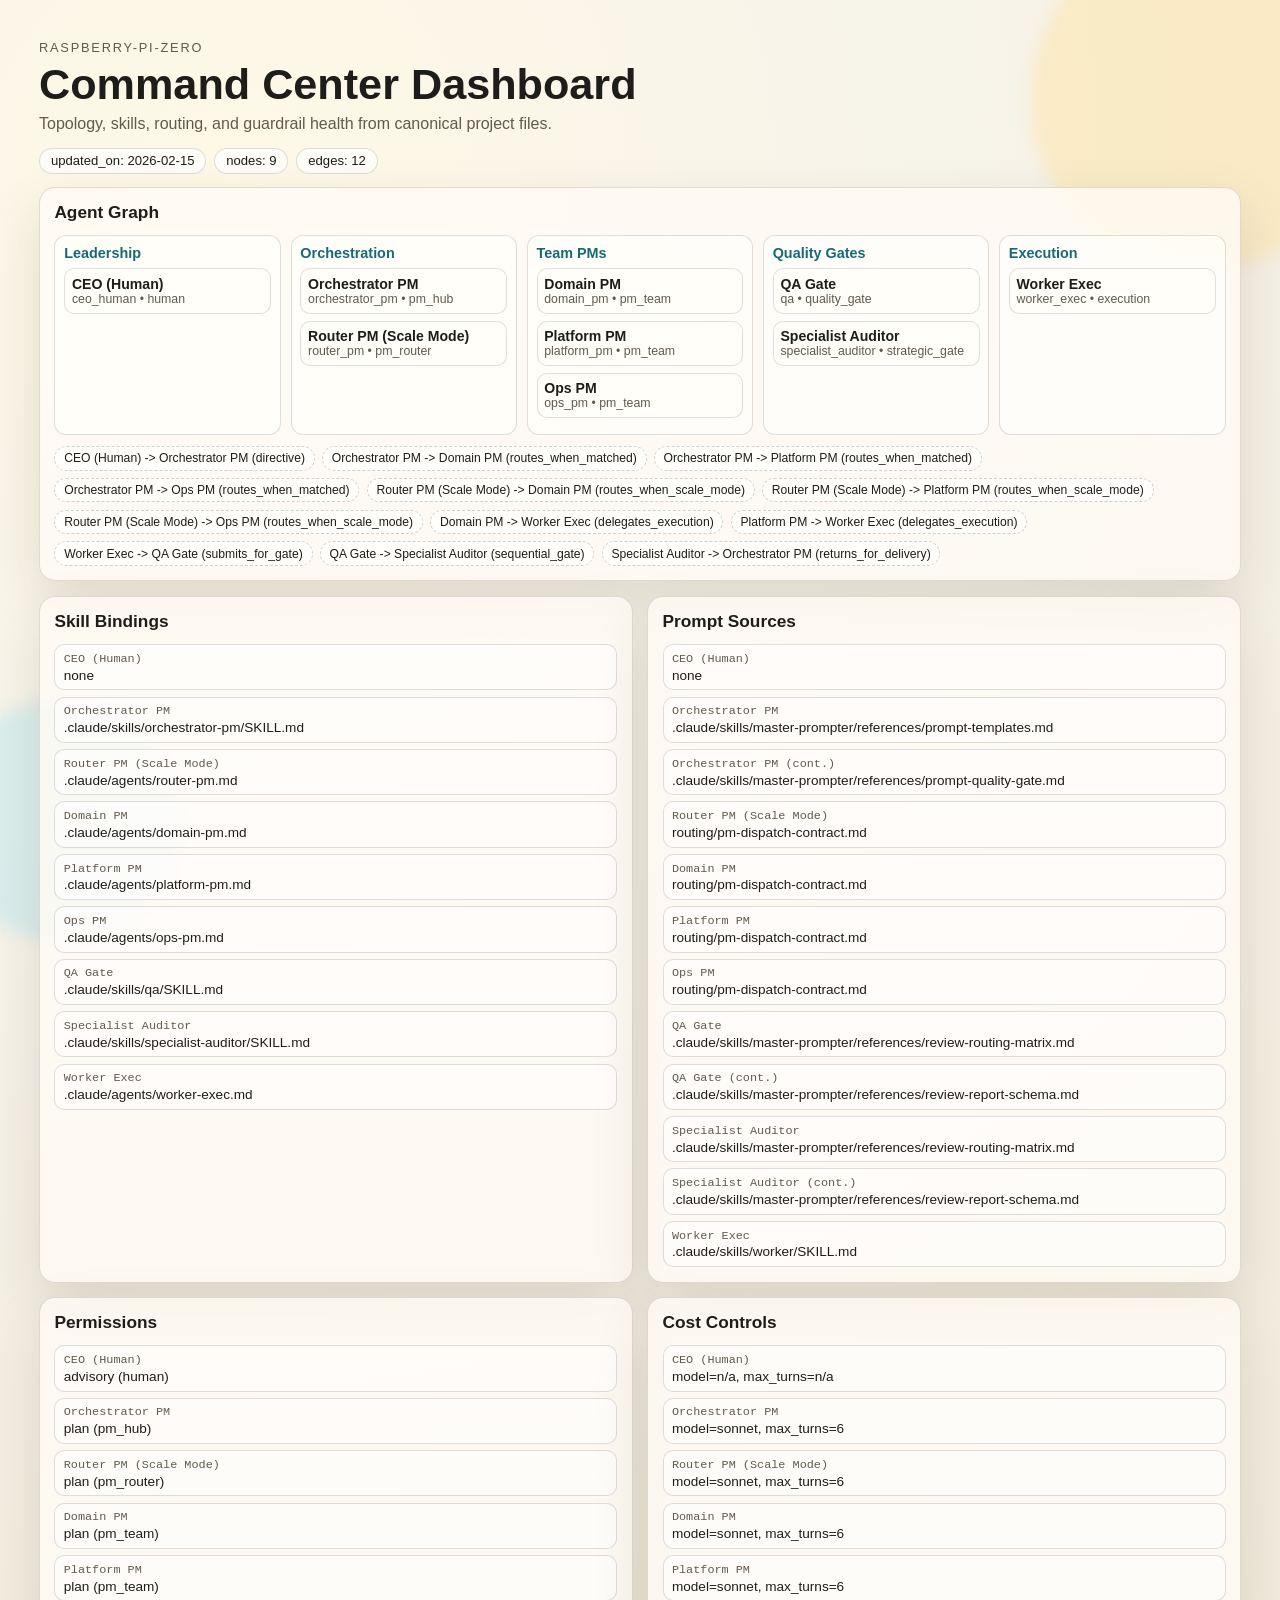
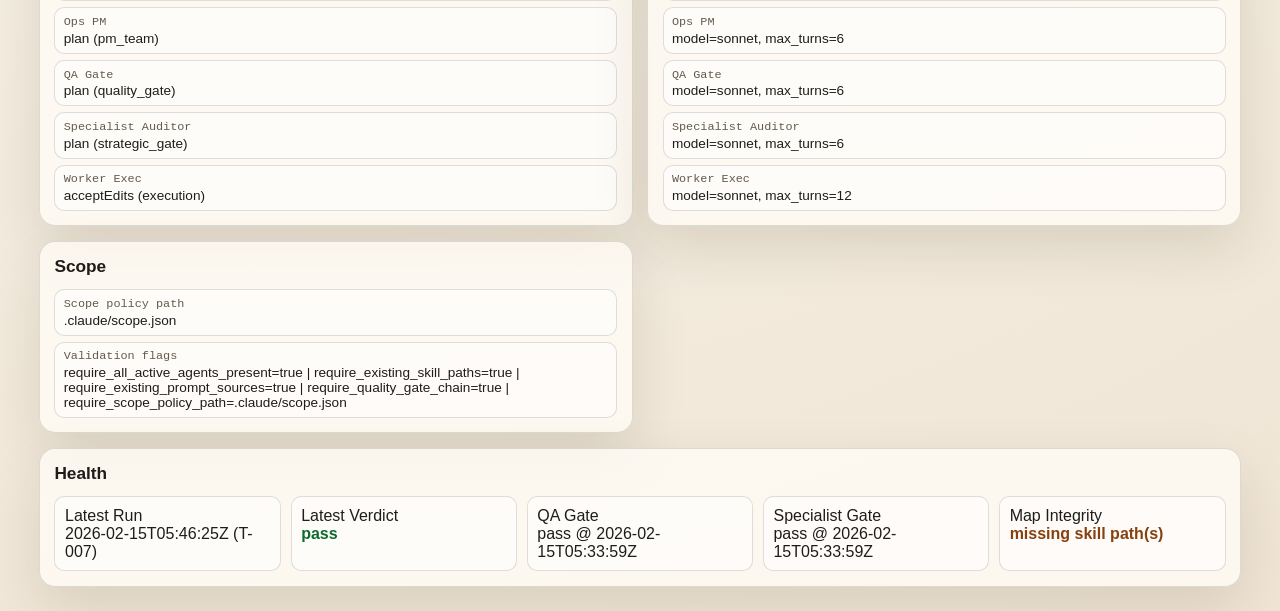
==== deliverables/dashboard/index.html @ 9a2db6cb "Add dashboard deliverables and update ops tracker" ====
<!doctype html>
<html lang="en">
  <head>
    <meta charset="utf-8" />
    <meta name="viewport" content="width=device-width, initial-scale=1" />
    <title>Command Center Dashboard</title>
    <link rel="stylesheet" href="./styles.css" />
  </head>
  <body>
    <div class="bg-orb bg-orb-a"></div>
    <div class="bg-orb bg-orb-b"></div>
    <div class="wrap">
      <header class="hero">
        <p class="eyebrow">Raspberry-PI-Zero</p>
        <h1>Command Center Dashboard</h1>
        <p class="subtitle">
          Topology, skills, routing, and guardrail health from canonical project files.
        </p>
        <div class="meta-row">
          <span id="updatedOn" class="pill">updated_on: ...</span>
          <span id="nodeCount" class="pill">nodes: ...</span>
          <span id="edgeCount" class="pill">edges: ...</span>
        </div>
      </header>

      <main class="grid">
        <section class="card card-wide">
          <h2>Agent Graph</h2>
          <div id="graphLanes" class="lanes"></div>
          <div id="edgeFlow" class="edge-flow"></div>
        </section>

        <section class="card">
          <h2>Skill Bindings</h2>
          <div id="skillsPanel"></div>
        </section>

        <section class="card">
          <h2>Prompt Sources</h2>
          <div id="promptsPanel"></div>
        </section>

        <section class="card">
          <h2>Permissions</h2>
          <div id="permissionsPanel"></div>
        </section>

        <section class="card">
          <h2>Cost Controls</h2>
          <div id="costPanel"></div>
        </section>

        <section class="card">
          <h2>Scope</h2>
          <div id="scopePanel"></div>
        </section>

        <section class="card card-wide">
          <h2>Health</h2>
          <div id="healthPanel"></div>
        </section>
      </main>
    </div>

    <script type="module" src="./main.js"></script>
  </body>
</html>
---- deliverables/dashboard/styles.css ----
:root {
  --bg-0: #f7f4ea;
  --bg-1: #f0e5d5;
  --ink: #1f1d1a;
  --muted: #625a4c;
  --accent: #166a78;
  --accent-2: #c75b39;
  --line: rgba(31, 29, 26, 0.14);
  --card: rgba(255, 252, 246, 0.8);
  --shadow: 0 22px 55px rgba(38, 29, 9, 0.12);
}

* {
  box-sizing: border-box;
}

body {
  margin: 0;
  min-height: 100vh;
  font-family: "Avenir Next", "Nunito Sans", "Trebuchet MS", sans-serif;
  color: var(--ink);
  background: radial-gradient(circle at 18% 8%, #fff8e7 0%, var(--bg-0) 30%, var(--bg-1) 100%);
  overflow-x: hidden;
}

.bg-orb {
  position: fixed;
  border-radius: 50%;
  filter: blur(8px);
  opacity: 0.45;
  z-index: -1;
}

.bg-orb-a {
  width: 340px;
  height: 340px;
  background: #ffe3a0;
  top: -70px;
  right: -90px;
}

.bg-orb-b {
  width: 240px;
  height: 240px;
  background: #b8e7ef;
  bottom: -40px;
  left: -60px;
}

.wrap {
  max-width: 1250px;
  margin: 0 auto;
  padding: 1.5rem;
}

.hero {
  padding: 1rem 0 0.8rem;
  animation: revealUp 420ms ease-out both;
}

.eyebrow {
  margin: 0;
  font-size: 0.8rem;
  text-transform: uppercase;
  letter-spacing: 0.14em;
  color: var(--muted);
}

h1 {
  margin: 0.35rem 0 0;
  font-size: clamp(1.6rem, 3.8vw, 2.7rem);
  line-height: 1.1;
}

.subtitle {
  margin: 0.45rem 0 0;
  color: var(--muted);
  max-width: 68ch;
}

.meta-row {
  display: flex;
  gap: 0.5rem;
  flex-wrap: wrap;
  margin-top: 0.9rem;
}

.pill {
  border: 1px solid var(--line);
  background: rgba(255, 255, 255, 0.66);
  border-radius: 999px;
  padding: 0.3rem 0.68rem;
  font-size: 0.82rem;
}

.grid {
  display: grid;
  grid-template-columns: repeat(2, minmax(0, 1fr));
  gap: 0.9rem;
}

.card {
  background: var(--card);
  border: 1px solid var(--line);
  border-radius: 16px;
  padding: 0.9rem;
  box-shadow: var(--shadow);
  animation: revealUp 420ms ease-out both;
}

.card:nth-child(2) {
  animation-delay: 30ms;
}

.card:nth-child(3) {
  animation-delay: 70ms;
}

.card:nth-child(4) {
  animation-delay: 120ms;
}

.card:nth-child(5) {
  animation-delay: 160ms;
}

.card:nth-child(6) {
  animation-delay: 200ms;
}

.card:nth-child(7) {
  animation-delay: 240ms;
}

.card-wide {
  grid-column: 1 / -1;
}

h2 {
  margin: 0 0 0.75rem;
  font-size: 1.08rem;
}

.lanes {
  display: grid;
  grid-template-columns: repeat(auto-fit, minmax(170px, 1fr));
  gap: 0.6rem;
}

.lane {
  border: 1px solid var(--line);
  border-radius: 12px;
  padding: 0.55rem;
  background: rgba(255, 255, 255, 0.55);
}

.lane h3 {
  margin: 0 0 0.45rem;
  font-size: 0.9rem;
  color: var(--accent);
}

.node {
  border: 1px solid rgba(0, 0, 0, 0.12);
  border-radius: 10px;
  padding: 0.42rem;
  margin-bottom: 0.42rem;
  background: #fffef9;
}

.node .label {
  font-weight: 700;
  font-size: 0.88rem;
}

.node .meta {
  color: var(--muted);
  font-size: 0.77rem;
}

.edge-flow {
  margin-top: 0.7rem;
  display: flex;
  flex-wrap: wrap;
  gap: 0.45rem;
}

.edge-chip {
  border: 1px dashed rgba(0, 0, 0, 0.18);
  border-radius: 999px;
  padding: 0.27rem 0.55rem;
  font-size: 0.76rem;
  background: rgba(255, 255, 255, 0.65);
}

.kv-list {
  display: grid;
  gap: 0.38rem;
}

.kv-row {
  border: 1px solid var(--line);
  border-radius: 10px;
  padding: 0.42rem 0.52rem;
  background: rgba(255, 255, 255, 0.56);
}

.kv-row .k {
  display: block;
  font-family: "IBM Plex Mono", "Menlo", "Consolas", monospace;
  font-size: 0.74rem;
  color: var(--muted);
}

.kv-row .v {
  display: block;
  margin-top: 0.12rem;
  font-size: 0.85rem;
  overflow-wrap: anywhere;
}

.health-grid {
  display: grid;
  grid-template-columns: repeat(auto-fit, minmax(180px, 1fr));
  gap: 0.6rem;
}

.health-box {
  border: 1px solid var(--line);
  border-radius: 10px;
  padding: 0.6rem;
  background: rgba(255, 255, 255, 0.6);
}

.ok {
  color: #0d6a2f;
  font-weight: 700;
}

.warn {
  color: #87410f;
  font-weight: 700;
}

@keyframes revealUp {
  from {
    opacity: 0;
    transform: translateY(8px);
  }
  to {
    opacity: 1;
    transform: translateY(0);
  }
}

@media (max-width: 860px) {
  .grid {
    grid-template-columns: 1fr;
  }
  .card-wide {
    grid-column: auto;
  }
}
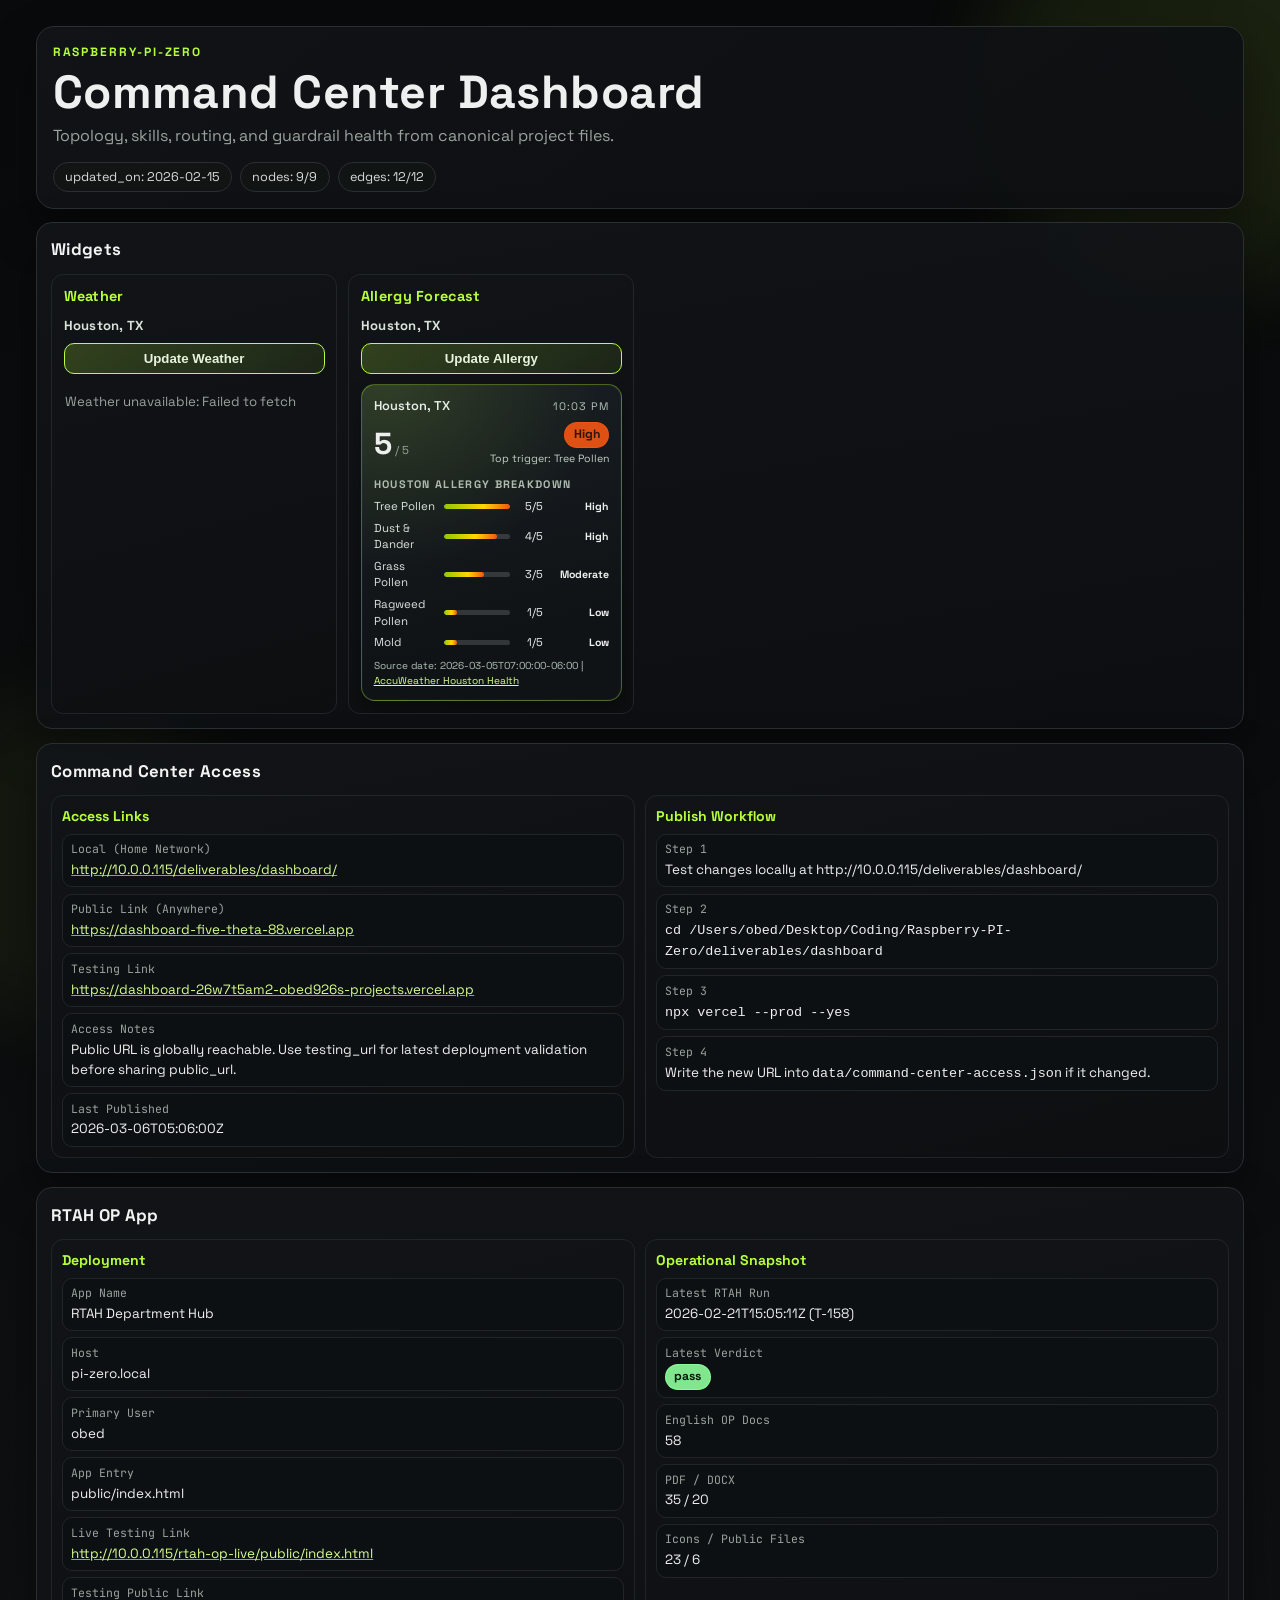
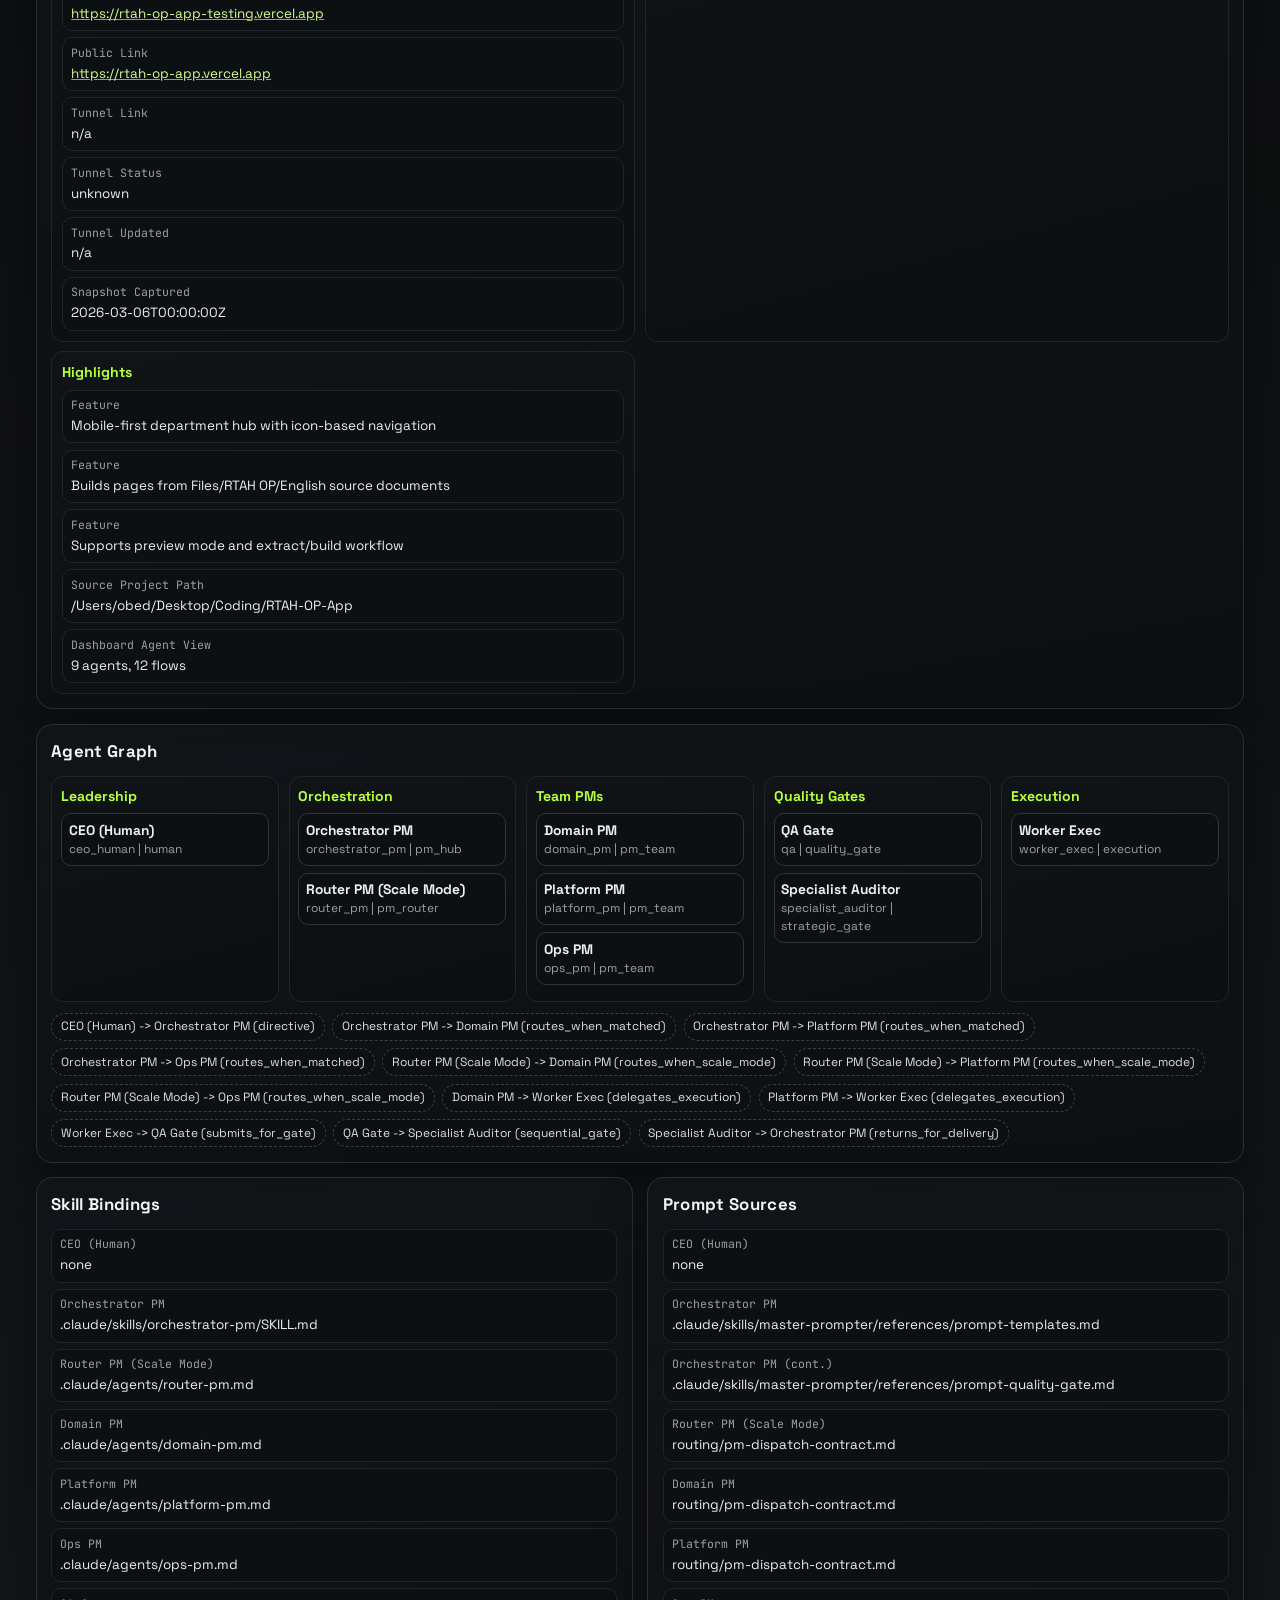
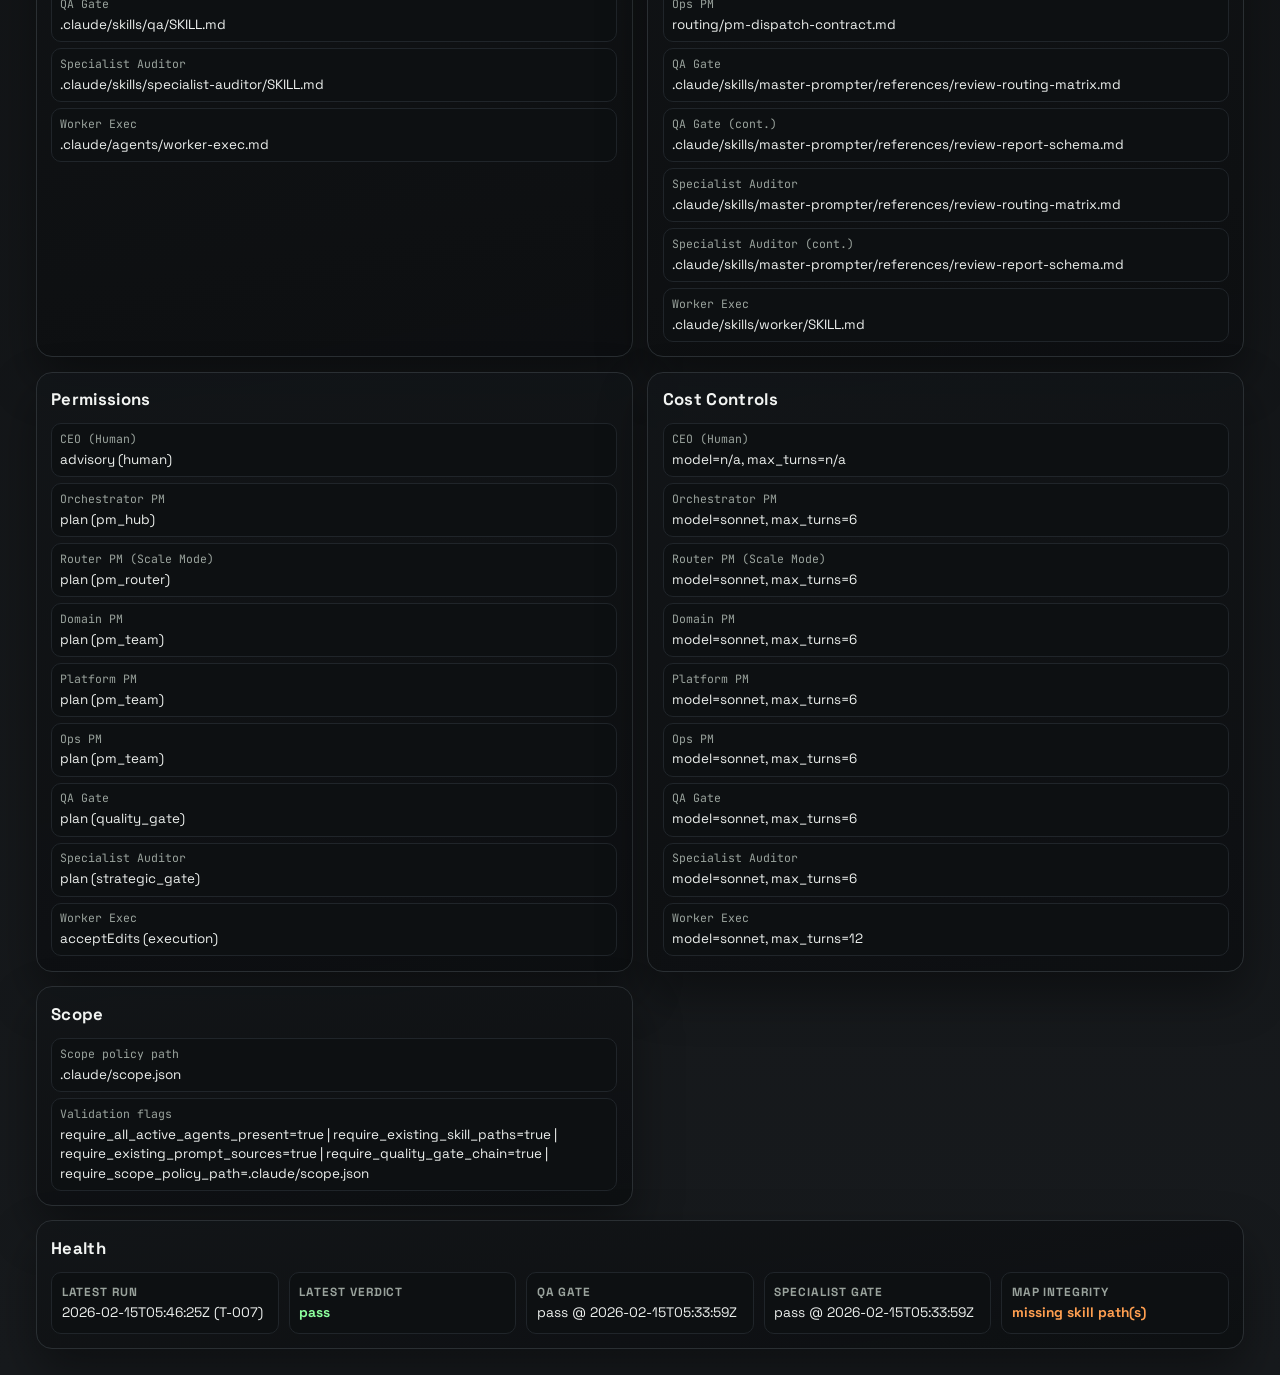
==== commit 2520db28: "Add allergy sync widget and public command center access" ====
--- a/deliverables/dashboard/index.html
+++ b/deliverables/dashboard/index.html
@@ -4,7 +4,13 @@
     <meta charset="utf-8" />
     <meta name="viewport" content="width=device-width, initial-scale=1" />
     <title>Command Center Dashboard</title>
-    <link rel="stylesheet" href="./styles.css" />
+    <link rel="preconnect" href="https://fonts.googleapis.com" />
+    <link rel="preconnect" href="https://fonts.gstatic.com" crossorigin />
+    <link
+      href="https://fonts.googleapis.com/css2?family=JetBrains+Mono:wght@500;700&family=Space+Grotesk:wght@400;500;600;700&display=swap"
+      rel="stylesheet"
+    />
+    <link rel="stylesheet" href="./styles.css?v=20260306k" />
   </head>
   <body>
     <div class="bg-orb bg-orb-a"></div>
@@ -24,6 +30,73 @@
       </header>
 
       <main class="grid">
+        <section class="card card-wide">
+          <h2>Widgets</h2>
+          <div class="widget-grid">
+            <div class="widget-box widget-hidden">
+              <h3>Filters</h3>
+              <label class="field-label" for="laneFilter">Lane</label>
+              <select id="laneFilter" class="field-input">
+                <option value="all">All lanes</option>
+              </select>
+              <label class="field-label" for="nodeTypeFilter">Node Type</label>
+              <select id="nodeTypeFilter" class="field-input">
+                <option value="all">All types</option>
+              </select>
+              <label class="field-label" for="nodeSearch">Search</label>
+              <input id="nodeSearch" class="field-input" type="search" placeholder="label, node_id, skill path" />
+            </div>
+
+            <div class="widget-box widget-hidden">
+              <h3>Refresh</h3>
+              <button id="refreshNowBtn" class="action-btn" type="button">Refresh Now</button>
+              <label class="check-row">
+                <input id="autoRefreshToggle" type="checkbox" />
+                <span>Auto refresh</span>
+              </label>
+              <label class="field-label" for="refreshInterval">Interval</label>
+              <select id="refreshInterval" class="field-input">
+                <option value="15000">15 seconds</option>
+                <option value="30000" selected>30 seconds</option>
+                <option value="60000">60 seconds</option>
+              </select>
+            </div>
+
+            <div class="widget-box widget-hidden">
+              <h3>Snapshot</h3>
+              <div id="widgetMetrics" class="metric-list"></div>
+            </div>
+
+            <div class="widget-box weather-widget-box">
+              <h3>Weather</h3>
+              <div class="weather-primary-label">Houston, TX</div>
+              <button id="weatherRefreshBtn" class="action-btn weather-refresh-btn" type="button">Update Weather</button>
+              <div id="weatherWidget" class="weather-widget">
+                <div class="weather-loading">Loading weather...</div>
+              </div>
+            </div>
+
+            <div class="widget-box weather-widget-box">
+              <h3>Allergy Forecast</h3>
+              <div class="weather-primary-label">Houston, TX</div>
+              <button id="allergyRefreshBtn" class="action-btn weather-refresh-btn" type="button">Update Allergy</button>
+              <div id="allergyWidget" class="weather-widget">
+                <div class="weather-loading">Loading allergy forecast...</div>
+              </div>
+            </div>
+          </div>
+        </section>
+
+        <section class="card card-wide">
+          <h2>Command Center Access</h2>
+          <div id="commandCenterAccessPanel"></div>
+        </section>
+
+        <section class="card card-wide">
+          <h2>RTAH OP App</h2>
+          <div id="rtahPanel"></div>
+        </section>
+
         <section class="card card-wide">
           <h2>Agent Graph</h2>
           <div id="graphLanes" class="lanes"></div>
@@ -62,6 +135,6 @@
       </main>
     </div>
 
-    <script type="module" src="./main.js"></script>
+    <script type="module" src="./main.js?v=20260306k"></script>
   </body>
 </html>
--- a/deliverables/dashboard/styles.css
+++ b/deliverables/dashboard/styles.css
@@ -1,13 +1,19 @@
 :root {
-  --bg-0: #f7f4ea;
-  --bg-1: #f0e5d5;
-  --ink: #1f1d1a;
-  --muted: #625a4c;
-  --accent: #166a78;
-  --accent-2: #c75b39;
-  --line: rgba(31, 29, 26, 0.14);
-  --card: rgba(255, 252, 246, 0.8);
-  --shadow: 0 22px 55px rgba(38, 29, 9, 0.12);
+  --bg-0: #090a0b;
+  --bg-1: #101214;
+  --bg-2: #171a1d;
+  --card: #121518;
+  --card-2: #0f1113;
+  --line: #2a2f33;
+  --line-soft: #20252a;
+  --text: #edf0ee;
+  --muted: #9aa39d;
+  --chartreuse: #b6ff3b;
+  --chartreuse-soft: rgba(182, 255, 59, 0.18);
+  --chartreuse-glow: rgba(182, 255, 59, 0.32);
+  --danger: #ff9f50;
+  --ok: #8dff9d;
+  --shadow: 0 22px 48px rgba(0, 0, 0, 0.38);
 }
 
 * {
@@ -17,80 +23,94 @@
 body {
   margin: 0;
   min-height: 100vh;
-  font-family: "Avenir Next", "Nunito Sans", "Trebuchet MS", sans-serif;
-  color: var(--ink);
-  background: radial-gradient(circle at 18% 8%, #fff8e7 0%, var(--bg-0) 30%, var(--bg-1) 100%);
+  font-family: "Space Grotesk", "Sora", "Segoe UI", sans-serif;
+  line-height: 1.45;
+  color: var(--text);
+  background:
+    radial-gradient(900px 520px at -10% -20%, rgba(182, 255, 59, 0.09), transparent 60%),
+    radial-gradient(760px 480px at 120% 0%, rgba(182, 255, 59, 0.06), transparent 62%),
+    linear-gradient(180deg, var(--bg-0) 0%, var(--bg-1) 52%, var(--bg-2) 100%);
   overflow-x: hidden;
 }
 
 .bg-orb {
   position: fixed;
   border-radius: 50%;
-  filter: blur(8px);
-  opacity: 0.45;
+  filter: blur(40px);
+  opacity: 0.28;
   z-index: -1;
+  pointer-events: none;
 }
 
 .bg-orb-a {
+  width: 420px;
+  height: 420px;
+  background: rgba(182, 255, 59, 0.28);
+  top: -120px;
+  right: -120px;
+}
+
+.bg-orb-b {
   width: 340px;
   height: 340px;
-  background: #ffe3a0;
-  top: -70px;
-  right: -90px;
-}
-
-.bg-orb-b {
-  width: 240px;
-  height: 240px;
-  background: #b8e7ef;
-  bottom: -40px;
-  left: -60px;
+  background: rgba(182, 255, 59, 0.18);
+  bottom: -130px;
+  left: -100px;
 }
 
 .wrap {
-  max-width: 1250px;
+  max-width: 1260px;
   margin: 0 auto;
-  padding: 1.5rem;
+  padding: clamp(0.9rem, 2.2vw, 1.6rem);
 }
 
 .hero {
-  padding: 1rem 0 0.8rem;
+  position: relative;
+  padding: 1.1rem 1rem 1rem;
+  margin-bottom: 0.8rem;
+  border-radius: 18px;
+  border: 1px solid var(--line);
+  background: linear-gradient(145deg, rgba(18, 21, 24, 0.92), rgba(13, 15, 17, 0.94));
+  box-shadow: var(--shadow);
   animation: revealUp 420ms ease-out both;
 }
 
 .eyebrow {
   margin: 0;
-  font-size: 0.8rem;
+  font-size: 0.75rem;
   text-transform: uppercase;
-  letter-spacing: 0.14em;
+  letter-spacing: 0.16em;
+  color: var(--chartreuse);
+  font-weight: 700;
+}
+
+h1 {
+  margin: 0.32rem 0 0;
+  font-size: clamp(1.7rem, 3.9vw, 2.9rem);
+  line-height: 1.08;
+  letter-spacing: 0.01em;
+}
+
+.subtitle {
+  margin: 0.46rem 0 0;
   color: var(--muted);
-}
-
-h1 {
-  margin: 0.35rem 0 0;
-  font-size: clamp(1.6rem, 3.8vw, 2.7rem);
-  line-height: 1.1;
-}
-
-.subtitle {
-  margin: 0.45rem 0 0;
-  color: var(--muted);
-  max-width: 68ch;
+  max-width: 72ch;
 }
 
 .meta-row {
   display: flex;
-  gap: 0.5rem;
+  gap: 0.52rem;
   flex-wrap: wrap;
   margin-top: 0.9rem;
 }
 
 .pill {
   border: 1px solid var(--line);
-  background: rgba(255, 255, 255, 0.66);
+  background: rgba(18, 22, 19, 0.7);
   border-radius: 999px;
-  padding: 0.3rem 0.68rem;
-  font-size: 0.82rem;
+  padding: 0.31rem 0.7rem;
+  font-size: 0.79rem;
+  color: #d8ddd9;
 }
 
 .grid {
@@ -100,12 +120,13 @@
 }
 
 .card {
-  background: var(--card);
+  background: linear-gradient(170deg, rgba(18, 21, 24, 0.95), rgba(13, 15, 17, 0.92));
   border: 1px solid var(--line);
   border-radius: 16px;
   padding: 0.9rem;
   box-shadow: var(--shadow);
   animation: revealUp 420ms ease-out both;
+  min-width: 0;
 }
 
 .card:nth-child(2) {
@@ -138,7 +159,421 @@
 
 h2 {
   margin: 0 0 0.75rem;
-  font-size: 1.08rem;
+  font-size: 1.05rem;
+  letter-spacing: 0.02em;
+  color: #f2f4f2;
+}
+
+.widget-grid {
+  display: grid;
+  grid-template-columns: repeat(4, minmax(0, 1fr));
+  gap: 0.7rem;
+}
+
+.widget-box {
+  border: 1px solid var(--line-soft);
+  border-radius: 12px;
+  background: linear-gradient(165deg, rgba(17, 20, 23, 0.95), rgba(12, 14, 16, 0.95));
+  padding: 0.72rem;
+}
+
+.widget-hidden {
+  display: none;
+}
+
+.widget-box h3 {
+  margin: 0 0 0.55rem;
+  font-size: 0.9rem;
+  color: var(--chartreuse);
+  letter-spacing: 0.02em;
+}
+
+.field-label {
+  display: block;
+  margin: 0.45rem 0 0.2rem;
+  font-size: 0.72rem;
+  color: var(--muted);
+  text-transform: uppercase;
+  letter-spacing: 0.1em;
+  font-weight: 700;
+}
+
+.field-input {
+  width: 100%;
+  border: 1px solid #30363c;
+  border-radius: 10px;
+  padding: 0.44rem 0.52rem;
+  font-size: 0.85rem;
+  background: #0d1012;
+  color: #edf1ee;
+  font-family: "Space Grotesk", "Sora", sans-serif;
+}
+
+.field-input:focus,
+.action-btn:focus {
+  outline: 2px solid var(--chartreuse-soft);
+  outline-offset: 1px;
+  border-color: var(--chartreuse);
+}
+
+.check-row {
+  display: flex;
+  align-items: center;
+  gap: 0.45rem;
+  margin: 0.6rem 0 0.1rem;
+  font-size: 0.84rem;
+  color: #d9ded9;
+}
+
+.action-btn {
+  border: 1px solid var(--chartreuse);
+  border-radius: 10px;
+  background: linear-gradient(140deg, rgba(182, 255, 59, 0.2), rgba(182, 255, 59, 0.08));
+  color: #e9f2de;
+  font-weight: 700;
+  font-size: 0.83rem;
+  padding: 0.45rem 0.68rem;
+  cursor: pointer;
+  transition: transform 140ms ease, box-shadow 140ms ease;
+}
+
+.action-btn:hover {
+  transform: translateY(-1px);
+  box-shadow: 0 0 0 1px var(--chartreuse-glow), 0 6px 16px rgba(0, 0, 0, 0.32);
+}
+
+.metric-list {
+  display: grid;
+  gap: 0.34rem;
+}
+
+.metric-row {
+  display: flex;
+  justify-content: space-between;
+  gap: 0.6rem;
+  font-size: 0.83rem;
+}
+
+.metric-row .k {
+  color: var(--muted);
+}
+
+.metric-row .v {
+  font-weight: 700;
+  text-align: right;
+  color: #f1f5f1;
+}
+
+.weather-widget-box {
+  position: relative;
+  overflow: hidden;
+}
+
+.weather-refresh-btn {
+  margin-top: 0.5rem;
+  width: 100%;
+}
+
+.weather-primary-label {
+  font-size: 0.82rem;
+  color: #d8e2d8;
+  font-weight: 700;
+  letter-spacing: 0.02em;
+}
+
+.weather-widget {
+  margin-top: 0.6rem;
+}
+
+.weather-loading {
+  font-size: 0.83rem;
+  color: var(--muted);
+  padding: 0.55rem 0.1rem;
+}
+
+.weather-shell {
+  border-radius: 14px;
+  padding: 0.74rem;
+  border: 1px solid rgba(182, 255, 59, 0.35);
+  background:
+    radial-gradient(140% 100% at 10% 0%, rgba(182, 255, 59, 0.18), transparent 58%),
+    linear-gradient(165deg, #1a1f24 0%, #0f1316 75%);
+  box-shadow: inset 0 0 0 1px rgba(255, 255, 255, 0.02), 0 10px 18px rgba(0, 0, 0, 0.32);
+}
+
+.weather-top {
+  display: flex;
+  justify-content: space-between;
+  gap: 0.5rem;
+  align-items: baseline;
+}
+
+.weather-place {
+  font-size: 0.8rem;
+  color: #e6ece7;
+  font-weight: 600;
+}
+
+.weather-updated {
+  font-size: 0.68rem;
+  color: #b6c3b8;
+  text-transform: uppercase;
+  letter-spacing: 0.09em;
+}
+
+.weather-main {
+  margin-top: 0.45rem;
+  display: flex;
+  align-items: center;
+  justify-content: space-between;
+}
+
+.weather-icon {
+  font-size: 1.45rem;
+  line-height: 1;
+  color: #e8ffba;
+  filter: drop-shadow(0 0 8px rgba(182, 255, 59, 0.2));
+}
+
+.weather-temp {
+  font-size: 2rem;
+  line-height: 1;
+  font-weight: 700;
+  color: #f2f7f2;
+}
+
+.weather-summary {
+  margin-top: 0.28rem;
+  font-size: 0.84rem;
+  color: #d7e0d7;
+  font-weight: 600;
+}
+
+.weather-meta {
+  margin-top: 0.45rem;
+  display: grid;
+  grid-template-columns: repeat(2, minmax(0, 1fr));
+  gap: 0.28rem;
+}
+
+.weather-meta span {
+  font-size: 0.72rem;
+  color: #b4c0b6;
+}
+
+.weather-section-title {
+  margin-top: 0.64rem;
+  margin-bottom: 0.34rem;
+  font-size: 0.68rem;
+  color: #afbcaf;
+  text-transform: uppercase;
+  letter-spacing: 0.12em;
+  font-weight: 700;
+}
+
+.weather-hourly-strip {
+  display: flex;
+  gap: 0.4rem;
+  overflow-x: auto;
+  padding-bottom: 0.2rem;
+}
+
+.weather-hourly-strip::-webkit-scrollbar {
+  height: 5px;
+}
+
+.weather-hourly-strip::-webkit-scrollbar-thumb {
+  background: rgba(182, 255, 59, 0.35);
+  border-radius: 999px;
+}
+
+.weather-hour-card {
+  min-width: 58px;
+  border-radius: 12px;
+  border: 1px solid rgba(182, 255, 59, 0.22);
+  background: rgba(10, 13, 14, 0.65);
+  padding: 0.38rem 0.32rem;
+  text-align: center;
+}
+
+.weather-hour-label {
+  font-size: 0.66rem;
+  color: #b6c0b8;
+  text-transform: uppercase;
+  letter-spacing: 0.08em;
+}
+
+.weather-hour-icon {
+  margin-top: 0.18rem;
+  font-size: 0.95rem;
+}
+
+.weather-hour-temp {
+  margin-top: 0.12rem;
+  font-size: 0.78rem;
+  font-weight: 700;
+}
+
+.weather-hour-precip {
+  margin-top: 0.08rem;
+  font-size: 0.64rem;
+  color: #9ec0ff;
+}
+
+.weather-daily-list {
+  margin-top: 0.22rem;
+  display: grid;
+  gap: 0.22rem;
+}
+
+.weather-day-row {
+  display: grid;
+  grid-template-columns: 42px 22px 30px 1fr 34px 36px;
+  align-items: center;
+  gap: 0.36rem;
+  font-size: 0.72rem;
+}
+
+.weather-day-name {
+  color: #dce3dc;
+  font-weight: 600;
+}
+
+.weather-day-icon {
+  text-align: center;
+}
+
+.weather-day-low {
+  text-align: right;
+  color: #9ea9a0;
+}
+
+.weather-day-range {
+  position: relative;
+  height: 4px;
+  border-radius: 999px;
+  background: rgba(255, 255, 255, 0.15);
+  overflow: hidden;
+}
+
+.weather-day-range-fill {
+  position: absolute;
+  top: 0;
+  height: 100%;
+  border-radius: 999px;
+  background: linear-gradient(90deg, #8bc9ff 0%, #d8ff9e 100%);
+}
+
+.weather-day-high {
+  text-align: right;
+  color: #f1f4f1;
+  font-weight: 700;
+}
+
+.weather-day-precip {
+  text-align: right;
+  color: #9ec0ff;
+}
+
+.allergy-shell {
+  background:
+    radial-gradient(140% 100% at 10% 0%, rgba(182, 255, 59, 0.14), transparent 58%),
+    linear-gradient(165deg, #1a1f24 0%, #0f1316 75%);
+}
+
+.allergy-main {
+  margin-top: 0.44rem;
+  display: flex;
+  align-items: center;
+  justify-content: space-between;
+  gap: 0.6rem;
+}
+
+.allergy-score-wrap {
+  display: flex;
+  align-items: baseline;
+  gap: 0.18rem;
+}
+
+.allergy-score {
+  font-size: 1.9rem;
+  line-height: 1;
+  font-weight: 700;
+}
+
+.allergy-score-max {
+  font-size: 0.72rem;
+  color: var(--muted);
+}
+
+.allergy-status {
+  display: grid;
+  justify-items: end;
+  gap: 0.2rem;
+}
+
+.allergy-driver {
+  font-size: 0.66rem;
+  color: #c6d2c7;
+}
+
+.allergy-list {
+  display: grid;
+  gap: 0.3rem;
+  margin-top: 0.24rem;
+}
+
+.allergy-row {
+  display: grid;
+  grid-template-columns: 1fr 1fr auto auto;
+  align-items: center;
+  gap: 0.36rem;
+}
+
+.allergy-name {
+  font-size: 0.72rem;
+  color: #dde4de;
+}
+
+.allergy-bar-track {
+  position: relative;
+  height: 5px;
+  border-radius: 999px;
+  background: rgba(255, 255, 255, 0.15);
+  overflow: hidden;
+}
+
+.allergy-bar-fill {
+  position: absolute;
+  top: 0;
+  left: 0;
+  height: 100%;
+  border-radius: 999px;
+  background: linear-gradient(90deg, #93c701 0%, #ffd701 60%, #f05514 100%);
+}
+
+.allergy-value {
+  font-size: 0.7rem;
+  color: #f0f4f0;
+  min-width: 28px;
+  text-align: right;
+}
+
+.allergy-cat {
+  font-size: 0.66rem;
+  min-width: 60px;
+  text-align: right;
+  font-weight: 700;
+}
+
+.allergy-footnote {
+  margin-top: 0.52rem;
+  font-size: 0.63rem;
+  color: #b4c0b6;
+}
+
+.allergy-footnote a {
+  color: #d6ff8f;
 }
 
 .lanes {
@@ -148,49 +583,50 @@
 }
 
 .lane {
-  border: 1px solid var(--line);
+  border: 1px solid var(--line-soft);
   border-radius: 12px;
-  padding: 0.55rem;
-  background: rgba(255, 255, 255, 0.55);
+  padding: 0.56rem;
+  background: linear-gradient(165deg, rgba(17, 20, 23, 0.95), rgba(12, 14, 16, 0.95));
 }
 
 .lane h3 {
   margin: 0 0 0.45rem;
-  font-size: 0.9rem;
-  color: var(--accent);
+  font-size: 0.88rem;
+  color: var(--chartreuse);
 }
 
 .node {
-  border: 1px solid rgba(0, 0, 0, 0.12);
+  border: 1px solid #2f353b;
   border-radius: 10px;
   padding: 0.42rem;
   margin-bottom: 0.42rem;
-  background: #fffef9;
+  background: #0d1012;
 }
 
 .node .label {
   font-weight: 700;
-  font-size: 0.88rem;
+  font-size: 0.86rem;
 }
 
 .node .meta {
   color: var(--muted);
-  font-size: 0.77rem;
+  font-size: 0.75rem;
 }
 
 .edge-flow {
-  margin-top: 0.7rem;
+  margin-top: 0.72rem;
   display: flex;
   flex-wrap: wrap;
-  gap: 0.45rem;
+  gap: 0.46rem;
 }
 
 .edge-chip {
-  border: 1px dashed rgba(0, 0, 0, 0.18);
+  border: 1px dashed #394046;
   border-radius: 999px;
-  padding: 0.27rem 0.55rem;
-  font-size: 0.76rem;
-  background: rgba(255, 255, 255, 0.65);
+  padding: 0.27rem 0.56rem;
+  font-size: 0.75rem;
+  background: #0d1012;
+  color: #dce2dd;
 }
 
 .kv-list {
@@ -199,24 +635,91 @@
 }
 
 .kv-row {
-  border: 1px solid var(--line);
+  border: 1px solid var(--line-soft);
   border-radius: 10px;
   padding: 0.42rem 0.52rem;
-  background: rgba(255, 255, 255, 0.56);
+  background: #0d1012;
 }
 
 .kv-row .k {
   display: block;
-  font-family: "IBM Plex Mono", "Menlo", "Consolas", monospace;
-  font-size: 0.74rem;
+  font-family: "JetBrains Mono", "IBM Plex Mono", "Menlo", "Consolas", monospace;
+  font-size: 0.72rem;
   color: var(--muted);
 }
 
 .kv-row .v {
   display: block;
-  margin-top: 0.12rem;
-  font-size: 0.85rem;
+  margin-top: 0.14rem;
+  font-size: 0.84rem;
   overflow-wrap: anywhere;
+}
+
+.kv-row a {
+  color: #d6ff8f;
+  text-decoration-color: rgba(182, 255, 59, 0.7);
+}
+
+.kv-row a:hover {
+  color: #e7ffc2;
+}
+
+.rtah-grid {
+  display: grid;
+  grid-template-columns: repeat(2, minmax(0, 1fr));
+  gap: 0.6rem;
+}
+
+.rtah-box {
+  border: 1px solid var(--line-soft);
+  border-radius: 12px;
+  padding: 0.62rem;
+  background: linear-gradient(165deg, rgba(17, 20, 23, 0.95), rgba(12, 14, 16, 0.95));
+}
+
+.rtah-box h3 {
+  margin: 0 0 0.45rem;
+  font-size: 0.88rem;
+  color: var(--chartreuse);
+}
+
+.status-pill {
+  display: inline-block;
+  border: 1px solid #394046;
+  border-radius: 999px;
+  padding: 0.2rem 0.52rem;
+  font-size: 0.76rem;
+  font-weight: 700;
+}
+
+.status-pill.good {
+  color: #08140b;
+  background: rgba(141, 255, 157, 0.9);
+  border-color: rgba(141, 255, 157, 0.9);
+}
+
+.status-pill.warn {
+  color: #2e1607;
+  background: rgba(255, 159, 80, 0.9);
+  border-color: rgba(255, 159, 80, 0.9);
+}
+
+.status-pill.risk-high {
+  color: #2f1507;
+  background: rgba(240, 85, 20, 0.92);
+  border-color: rgba(240, 85, 20, 0.92);
+}
+
+.status-pill.risk-moderate {
+  color: #2d2500;
+  background: rgba(255, 215, 1, 0.92);
+  border-color: rgba(255, 215, 1, 0.92);
+}
+
+.status-pill.risk-low {
+  color: #122806;
+  background: rgba(147, 199, 1, 0.92);
+  border-color: rgba(147, 199, 1, 0.92);
 }
 
 .health-grid {
@@ -226,19 +729,32 @@
 }
 
 .health-box {
-  border: 1px solid var(--line);
+  border: 1px solid var(--line-soft);
   border-radius: 10px;
   padding: 0.6rem;
-  background: rgba(255, 255, 255, 0.6);
+  background: #0d1012;
+}
+
+.health-box .k {
+  color: var(--muted);
+  font-size: 0.74rem;
+  text-transform: uppercase;
+  letter-spacing: 0.08em;
+  font-weight: 700;
+}
+
+.health-box .v {
+  margin-top: 0.2rem;
+  font-size: 0.86rem;
 }
 
 .ok {
-  color: #0d6a2f;
+  color: var(--ok);
   font-weight: 700;
 }
 
 .warn {
-  color: #87410f;
+  color: var(--danger);
   font-weight: 700;
 }
 
@@ -254,10 +770,84 @@
 }
 
 @media (max-width: 860px) {
+  .hero {
+    padding-top: 0.76rem;
+  }
+
+  .subtitle {
+    font-size: 0.95rem;
+  }
+
+  .pill {
+    font-size: 0.77rem;
+    padding: 0.28rem 0.56rem;
+  }
+
   .grid {
     grid-template-columns: 1fr;
   }
+
+  .widget-grid,
+  .rtah-grid {
+    grid-template-columns: repeat(2, minmax(0, 1fr));
+  }
+
   .card-wide {
     grid-column: auto;
   }
-}
+
+  .card {
+    padding: 0.8rem;
+    border-radius: 14px;
+  }
+}
+
+@media (max-width: 560px) {
+  body {
+    font-size: 15px;
+  }
+
+  .bg-orb {
+    opacity: 0.17;
+    filter: blur(28px);
+  }
+
+  .eyebrow {
+    font-size: 0.72rem;
+    letter-spacing: 0.12em;
+  }
+
+  h2 {
+    font-size: 1rem;
+    margin-bottom: 0.6rem;
+  }
+
+  .meta-row {
+    gap: 0.35rem;
+  }
+
+  .widget-grid {
+    grid-template-columns: 1fr;
+  }
+
+  .lanes,
+  .health-grid,
+  .rtah-grid {
+    grid-template-columns: 1fr;
+  }
+
+  .lane,
+  .health-box,
+  .kv-row {
+    padding: 0.52rem;
+  }
+
+  .edge-flow {
+    gap: 0.34rem;
+  }
+
+  .edge-chip {
+    font-size: 0.71rem;
+    padding: 0.24rem 0.47rem;
+  }
+}
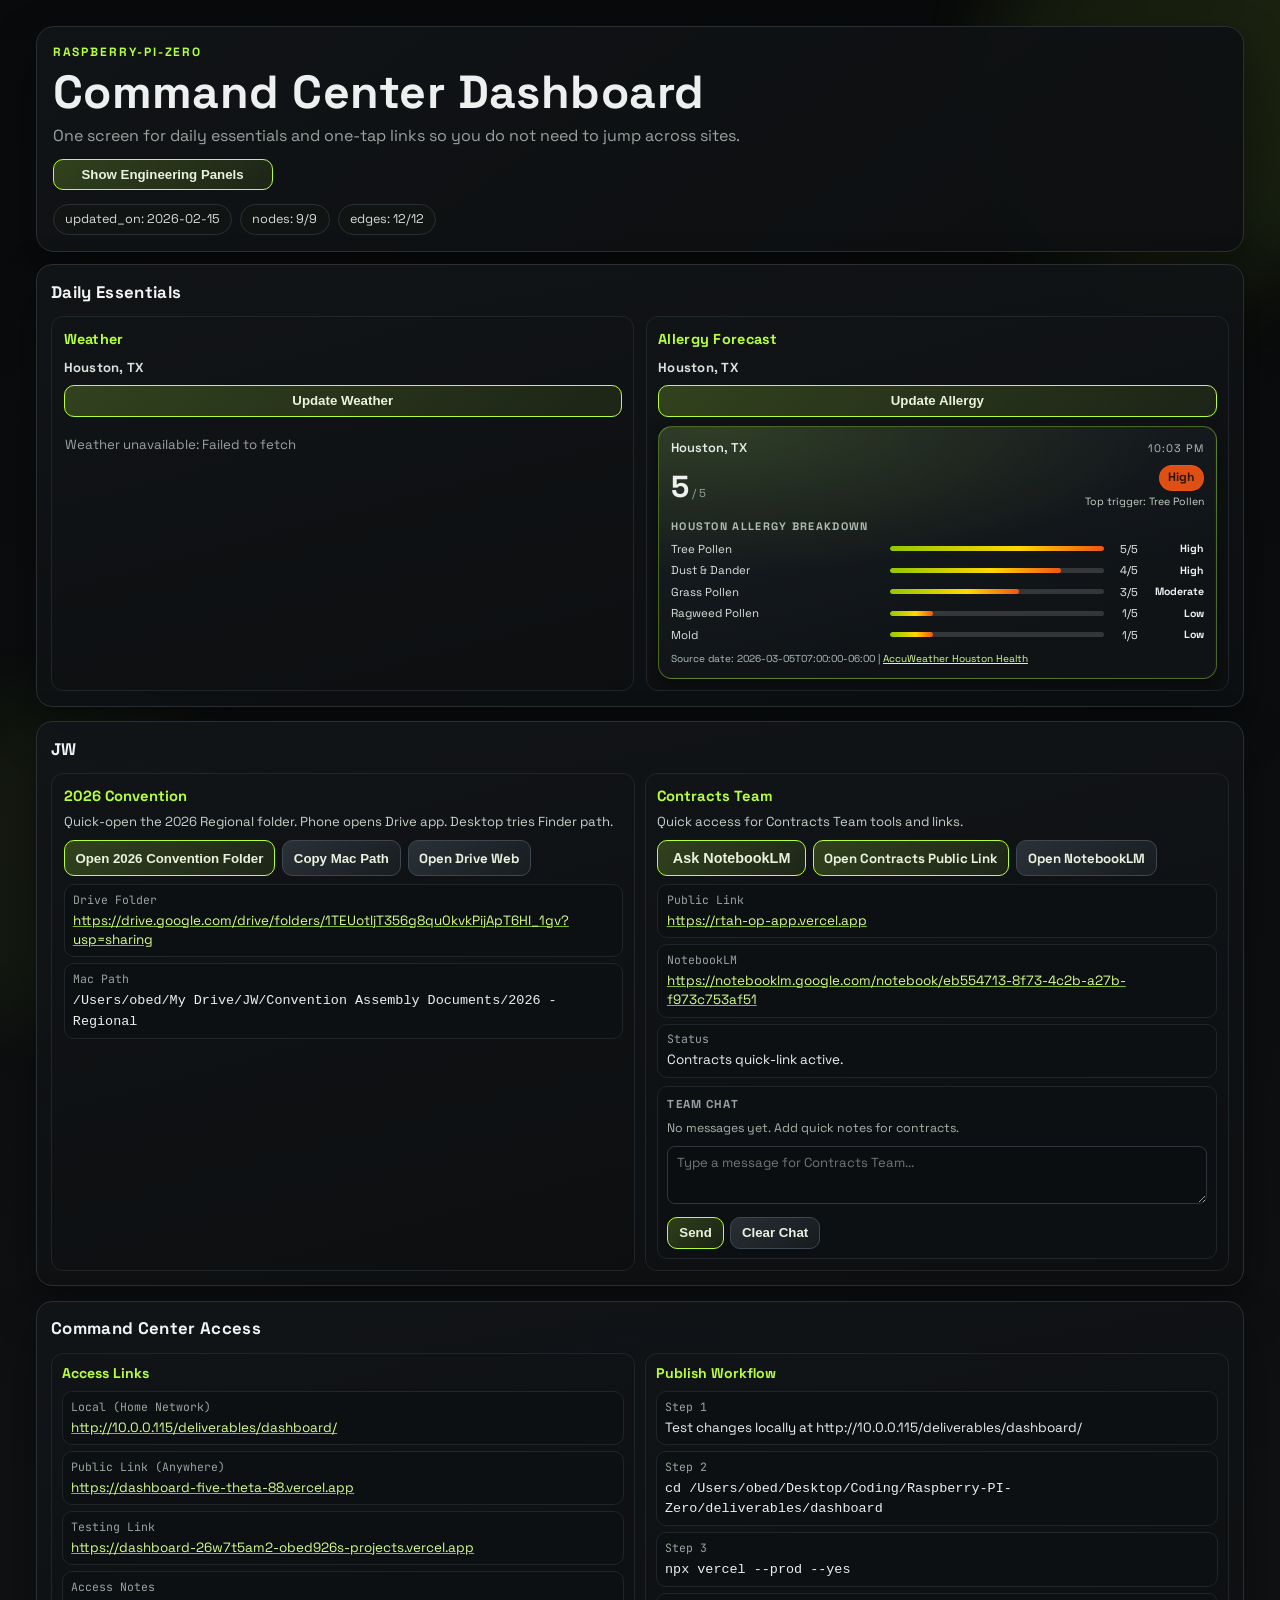
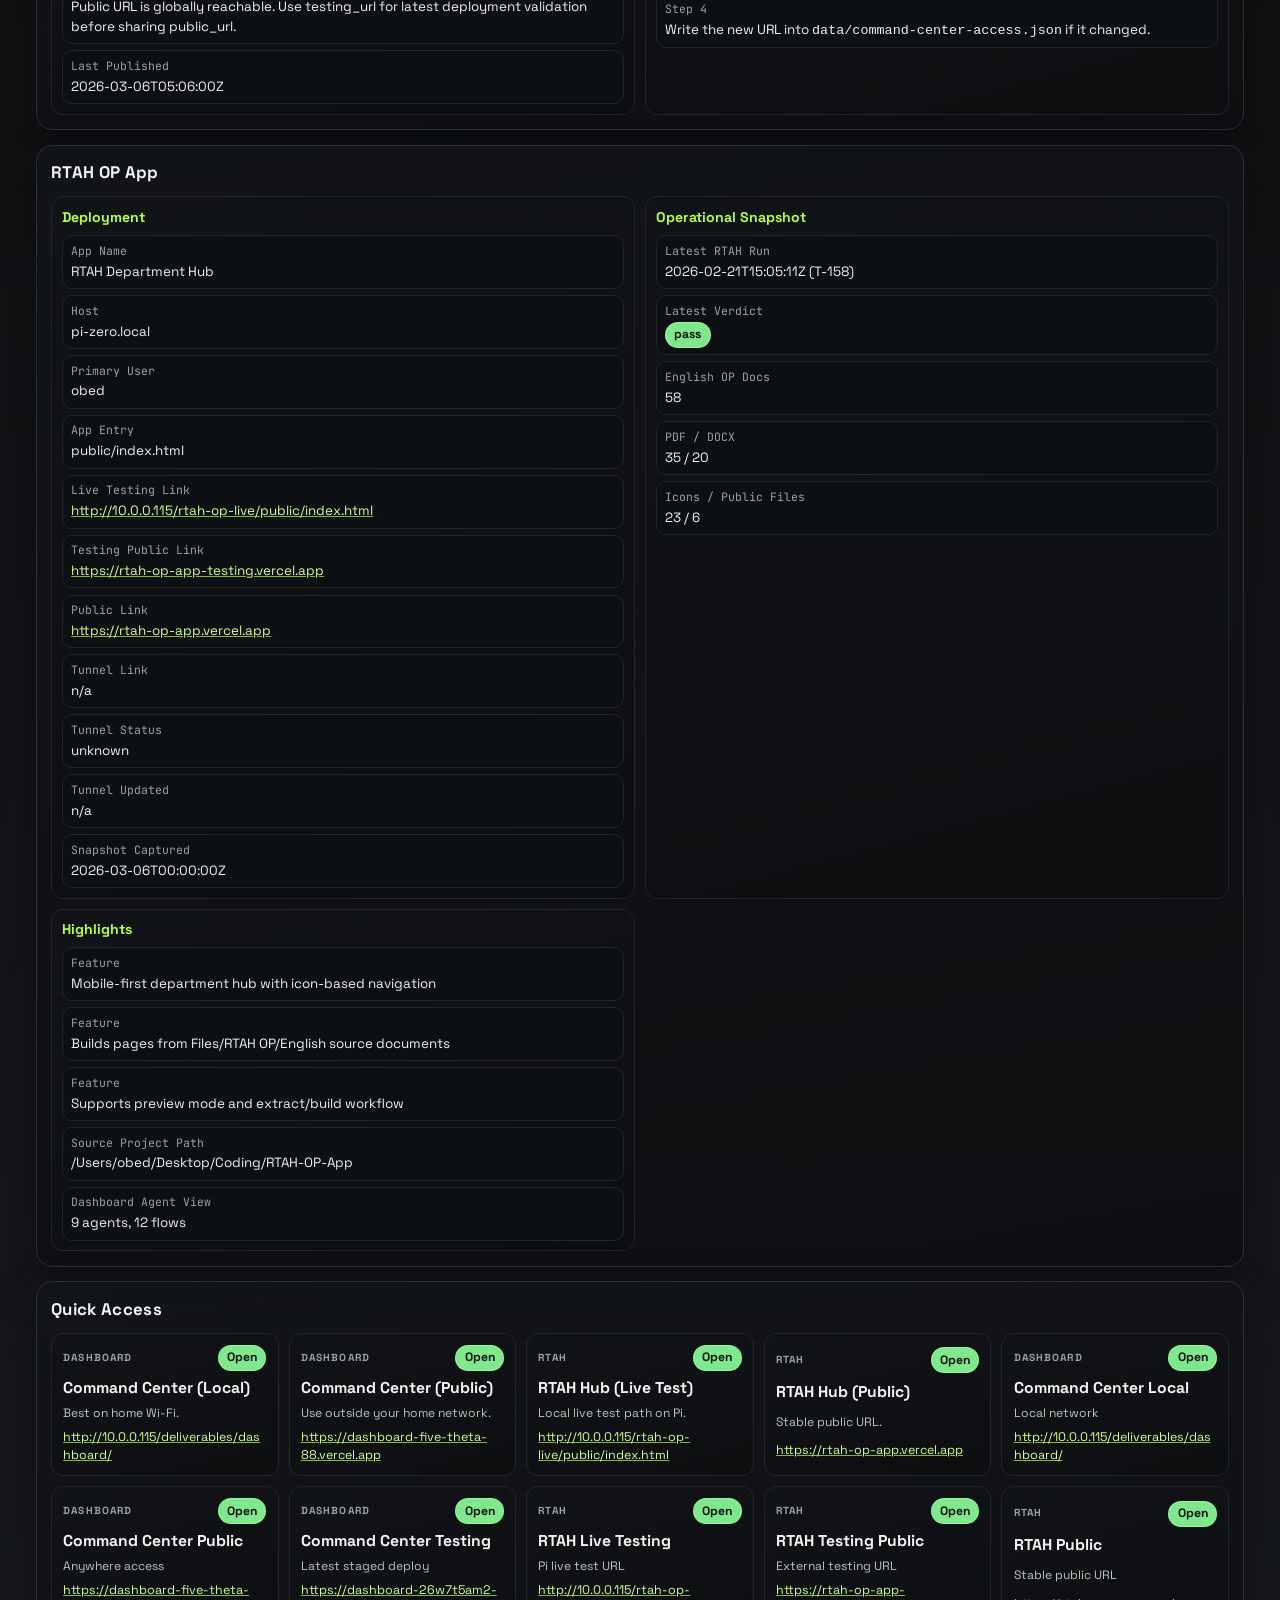
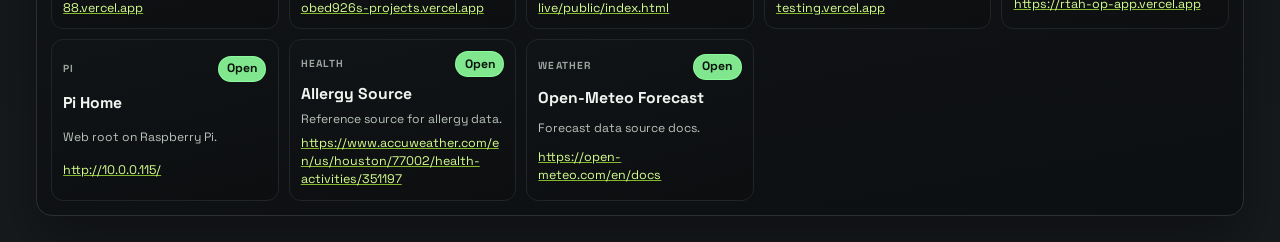
==== commit 2c9dcbc1: "Enhance command center JW contracts workflow" ====
--- a/deliverables/dashboard/index.html
+++ b/deliverables/dashboard/index.html
@@ -10,9 +10,9 @@
       href="https://fonts.googleapis.com/css2?family=JetBrains+Mono:wght@500;700&family=Space+Grotesk:wght@400;500;600;700&display=swap"
       rel="stylesheet"
     />
-    <link rel="stylesheet" href="./styles.css?v=20260306k" />
+    <link rel="stylesheet" href="./styles.css?v=20260306q" />
   </head>
-  <body>
+  <body class="tech-hidden">
     <div class="bg-orb bg-orb-a"></div>
     <div class="bg-orb bg-orb-b"></div>
     <div class="wrap">
@@ -20,8 +20,11 @@
         <p class="eyebrow">Raspberry-PI-Zero</p>
         <h1>Command Center Dashboard</h1>
         <p class="subtitle">
-          Topology, skills, routing, and guardrail health from canonical project files.
+          One screen for daily essentials and one-tap links so you do not need to jump across sites.
         </p>
+        <div class="hero-actions">
+          <button id="toggleTechBtn" class="action-btn tech-toggle-btn" type="button">Show Engineering Panels</button>
+        </div>
         <div class="meta-row">
           <span id="updatedOn" class="pill">updated_on: ...</span>
           <span id="nodeCount" class="pill">nodes: ...</span>
@@ -31,42 +34,8 @@
 
       <main class="grid">
         <section class="card card-wide">
-          <h2>Widgets</h2>
+          <h2>Daily Essentials</h2>
           <div class="widget-grid">
-            <div class="widget-box widget-hidden">
-              <h3>Filters</h3>
-              <label class="field-label" for="laneFilter">Lane</label>
-              <select id="laneFilter" class="field-input">
-                <option value="all">All lanes</option>
-              </select>
-              <label class="field-label" for="nodeTypeFilter">Node Type</label>
-              <select id="nodeTypeFilter" class="field-input">
-                <option value="all">All types</option>
-              </select>
-              <label class="field-label" for="nodeSearch">Search</label>
-              <input id="nodeSearch" class="field-input" type="search" placeholder="label, node_id, skill path" />
-            </div>
-
-            <div class="widget-box widget-hidden">
-              <h3>Refresh</h3>
-              <button id="refreshNowBtn" class="action-btn" type="button">Refresh Now</button>
-              <label class="check-row">
-                <input id="autoRefreshToggle" type="checkbox" />
-                <span>Auto refresh</span>
-              </label>
-              <label class="field-label" for="refreshInterval">Interval</label>
-              <select id="refreshInterval" class="field-input">
-                <option value="15000">15 seconds</option>
-                <option value="30000" selected>30 seconds</option>
-                <option value="60000">60 seconds</option>
-              </select>
-            </div>
-
-            <div class="widget-box widget-hidden">
-              <h3>Snapshot</h3>
-              <div id="widgetMetrics" class="metric-list"></div>
-            </div>
-
             <div class="widget-box weather-widget-box">
               <h3>Weather</h3>
               <div class="weather-primary-label">Houston, TX</div>
@@ -88,6 +57,11 @@
         </section>
 
         <section class="card card-wide">
+          <h2>JW</h2>
+          <div id="jwPanel"></div>
+        </section>
+
+        <section class="card card-wide">
           <h2>Command Center Access</h2>
           <div id="commandCenterAccessPanel"></div>
         </section>
@@ -97,44 +71,88 @@
           <div id="rtahPanel"></div>
         </section>
 
-        <section class="card card-wide">
+        <section class="card card-wide technical-card">
+          <h2>Dashboard Controls</h2>
+          <div class="widget-grid">
+            <div class="widget-box">
+              <h3>Filters</h3>
+              <label class="field-label" for="laneFilter">Lane</label>
+              <select id="laneFilter" class="field-input">
+                <option value="all">All lanes</option>
+              </select>
+              <label class="field-label" for="nodeTypeFilter">Node Type</label>
+              <select id="nodeTypeFilter" class="field-input">
+                <option value="all">All types</option>
+              </select>
+              <label class="field-label" for="nodeSearch">Search</label>
+              <input id="nodeSearch" class="field-input" type="search" placeholder="label, node_id, skill path" />
+            </div>
+
+            <div class="widget-box">
+              <h3>Refresh</h3>
+              <button id="refreshNowBtn" class="action-btn" type="button">Refresh Now</button>
+              <label class="check-row">
+                <input id="autoRefreshToggle" type="checkbox" />
+                <span>Auto refresh</span>
+              </label>
+              <label class="field-label" for="refreshInterval">Interval</label>
+              <select id="refreshInterval" class="field-input">
+                <option value="15000">15 seconds</option>
+                <option value="30000" selected>30 seconds</option>
+                <option value="60000">60 seconds</option>
+              </select>
+            </div>
+
+            <div class="widget-box">
+              <h3>Snapshot</h3>
+              <div id="widgetMetrics" class="metric-list"></div>
+            </div>
+          </div>
+        </section>
+
+        <section class="card card-wide technical-card">
           <h2>Agent Graph</h2>
           <div id="graphLanes" class="lanes"></div>
           <div id="edgeFlow" class="edge-flow"></div>
         </section>
 
-        <section class="card">
+        <section class="card technical-card">
           <h2>Skill Bindings</h2>
           <div id="skillsPanel"></div>
         </section>
 
-        <section class="card">
+        <section class="card technical-card">
           <h2>Prompt Sources</h2>
           <div id="promptsPanel"></div>
         </section>
 
-        <section class="card">
+        <section class="card technical-card">
           <h2>Permissions</h2>
           <div id="permissionsPanel"></div>
         </section>
 
-        <section class="card">
+        <section class="card technical-card">
           <h2>Cost Controls</h2>
           <div id="costPanel"></div>
         </section>
 
-        <section class="card">
+        <section class="card technical-card">
           <h2>Scope</h2>
           <div id="scopePanel"></div>
         </section>
 
-        <section class="card card-wide">
+        <section class="card card-wide technical-card">
           <h2>Health</h2>
           <div id="healthPanel"></div>
+        </section>
+
+        <section class="card card-wide">
+          <h2>Quick Access</h2>
+          <div id="quickAccessPanel"></div>
         </section>
       </main>
     </div>
 
-    <script type="module" src="./main.js?v=20260306k"></script>
+    <script type="module" src="./main.js?v=20260306q"></script>
   </body>
 </html>
--- a/deliverables/dashboard/styles.css
+++ b/deliverables/dashboard/styles.css
@@ -97,6 +97,10 @@
   max-width: 72ch;
 }
 
+.hero-actions {
+  margin-top: 0.7rem;
+}
+
 .meta-row {
   display: flex;
   gap: 0.52rem;
@@ -166,7 +170,7 @@
 
 .widget-grid {
   display: grid;
-  grid-template-columns: repeat(4, minmax(0, 1fr));
+  grid-template-columns: repeat(auto-fit, minmax(220px, 1fr));
   gap: 0.7rem;
 }
 
@@ -242,6 +246,195 @@
   box-shadow: 0 0 0 1px var(--chartreuse-glow), 0 6px 16px rgba(0, 0, 0, 0.32);
 }
 
+.action-btn-lg {
+  padding: 0.56rem 0.9rem;
+  font-size: 0.9rem;
+}
+
+.tech-toggle-btn {
+  min-width: 220px;
+}
+
+.quick-grid {
+  display: grid;
+  grid-template-columns: repeat(auto-fit, minmax(220px, 1fr));
+  gap: 0.62rem;
+}
+
+.quick-link-card {
+  border: 1px solid var(--line-soft);
+  border-radius: 12px;
+  background: linear-gradient(165deg, rgba(17, 20, 23, 0.95), rgba(12, 14, 16, 0.95));
+  padding: 0.7rem;
+  display: grid;
+  gap: 0.34rem;
+}
+
+.quick-link-top {
+  display: flex;
+  align-items: center;
+  justify-content: space-between;
+  gap: 0.4rem;
+}
+
+.quick-link-group {
+  font-size: 0.64rem;
+  color: var(--muted);
+  text-transform: uppercase;
+  letter-spacing: 0.11em;
+  font-weight: 700;
+}
+
+.quick-link-label {
+  font-size: 0.98rem;
+  font-weight: 700;
+  color: #f0f5f0;
+}
+
+.quick-link-note {
+  font-size: 0.76rem;
+  color: #b9c4ba;
+}
+
+.quick-link-url {
+  color: #d6ff8f;
+  text-decoration-color: rgba(182, 255, 59, 0.7);
+  font-size: 0.78rem;
+  overflow-wrap: anywhere;
+}
+
+.quick-link-url:hover {
+  color: #e7ffc2;
+}
+
+.quick-empty {
+  font-size: 0.84rem;
+  color: var(--muted);
+}
+
+.jw-grid {
+  display: grid;
+  grid-template-columns: repeat(2, minmax(0, 1fr));
+  gap: 0.62rem;
+}
+
+.jw-box {
+  border: 1px solid var(--line-soft);
+  border-radius: 12px;
+  background: linear-gradient(165deg, rgba(17, 20, 23, 0.95), rgba(12, 14, 16, 0.95));
+  padding: 0.72rem;
+}
+
+.jw-box h3 {
+  margin: 0 0 0.35rem;
+  font-size: 0.92rem;
+  color: var(--chartreuse);
+}
+
+.jw-box p {
+  margin: 0 0 0.56rem;
+  font-size: 0.82rem;
+  color: #c7d1c8;
+}
+
+.jw-actions {
+  display: flex;
+  flex-wrap: wrap;
+  gap: 0.42rem;
+  margin-bottom: 0.5rem;
+}
+
+.action-link {
+  display: inline-flex;
+  align-items: center;
+  text-decoration: none;
+}
+
+.secondary-btn {
+  border-color: #3e474f;
+  background: linear-gradient(140deg, rgba(90, 108, 120, 0.34), rgba(66, 82, 92, 0.16));
+}
+
+.jw-hint {
+  font-size: 0.73rem;
+  color: #b6c3b8;
+  min-height: 1.1rem;
+}
+
+.contracts-chat {
+  margin-top: 0.56rem;
+}
+
+.contracts-chat-shell {
+  border: 1px solid var(--line-soft);
+  border-radius: 10px;
+  background: #0d1012;
+  padding: 0.56rem;
+}
+
+.contracts-chat-head {
+  font-size: 0.72rem;
+  color: var(--muted);
+  text-transform: uppercase;
+  letter-spacing: 0.1em;
+  font-weight: 700;
+}
+
+.contracts-chat-log {
+  margin-top: 0.45rem;
+  max-height: 220px;
+  overflow: auto;
+  display: grid;
+  gap: 0.34rem;
+  padding-right: 0.12rem;
+}
+
+.contracts-chat-row {
+  border: 1px solid #2b3238;
+  border-radius: 8px;
+  padding: 0.42rem;
+  background: #111418;
+}
+
+.contracts-chat-msg {
+  font-size: 0.8rem;
+  color: #edf0ee;
+  white-space: pre-wrap;
+  overflow-wrap: anywhere;
+}
+
+.contracts-chat-time {
+  margin-top: 0.22rem;
+  font-size: 0.66rem;
+  color: #93a09a;
+}
+
+.contracts-chat-empty {
+  font-size: 0.77rem;
+  color: #a8b4ab;
+}
+
+.contracts-chat-input {
+  margin-top: 0.48rem;
+  width: 100%;
+  border: 1px solid #30363c;
+  border-radius: 8px;
+  background: #0b0e10;
+  color: #edf1ee;
+  padding: 0.46rem 0.52rem;
+  font-size: 0.82rem;
+  resize: vertical;
+  min-height: 58px;
+  font-family: "Space Grotesk", "Sora", sans-serif;
+}
+
+.contracts-chat-actions {
+  margin-top: 0.45rem;
+  display: flex;
+  gap: 0.4rem;
+  flex-wrap: wrap;
+}
+
 .metric-list {
   display: grid;
   gap: 0.34rem;
@@ -758,6 +951,10 @@
   font-weight: 700;
 }
 
+.tech-hidden .technical-card {
+  display: none;
+}
+
 @keyframes revealUp {
   from {
     opacity: 0;
@@ -792,6 +989,14 @@
     grid-template-columns: repeat(2, minmax(0, 1fr));
   }
 
+  .quick-grid {
+    grid-template-columns: repeat(2, minmax(0, 1fr));
+  }
+
+  .jw-grid {
+    grid-template-columns: 1fr;
+  }
+
   .card-wide {
     grid-column: auto;
   }
@@ -832,7 +1037,9 @@
 
   .lanes,
   .health-grid,
-  .rtah-grid {
+  .rtah-grid,
+  .quick-grid,
+  .jw-grid {
     grid-template-columns: 1fr;
   }
 
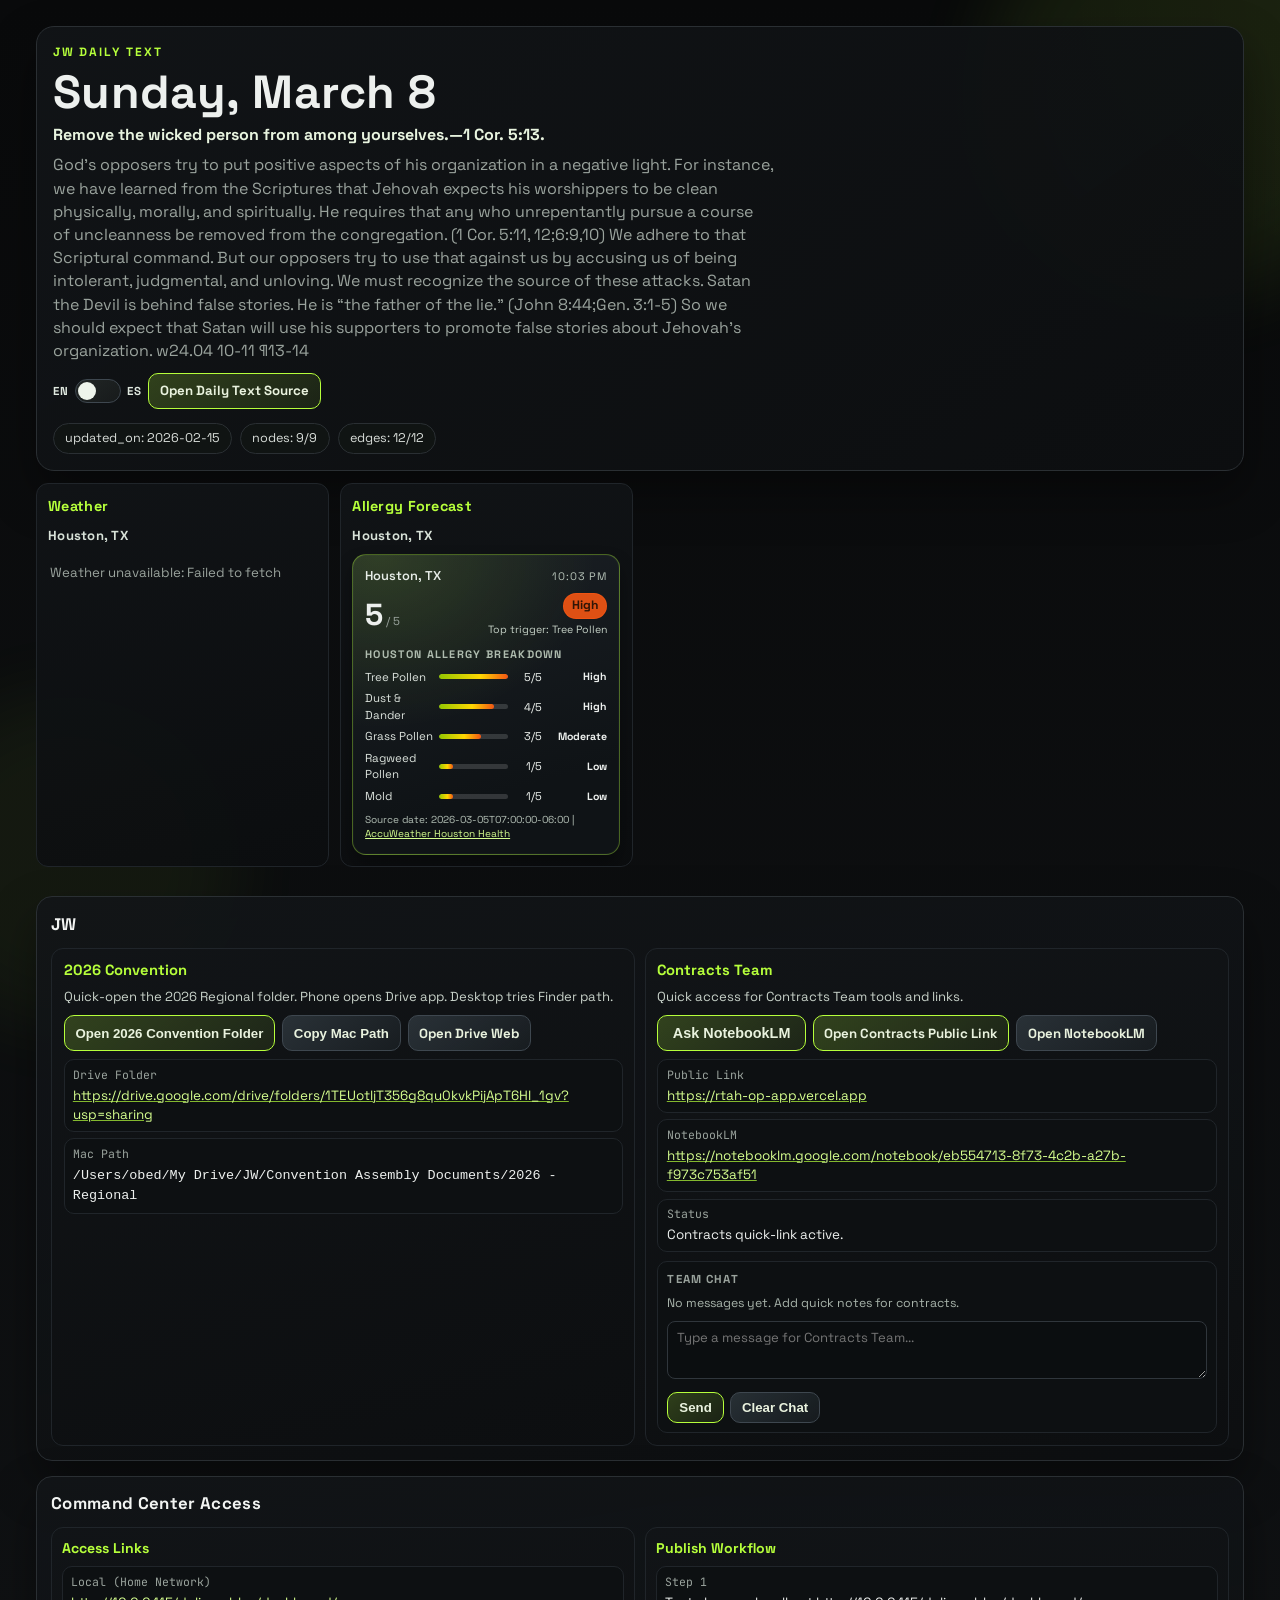
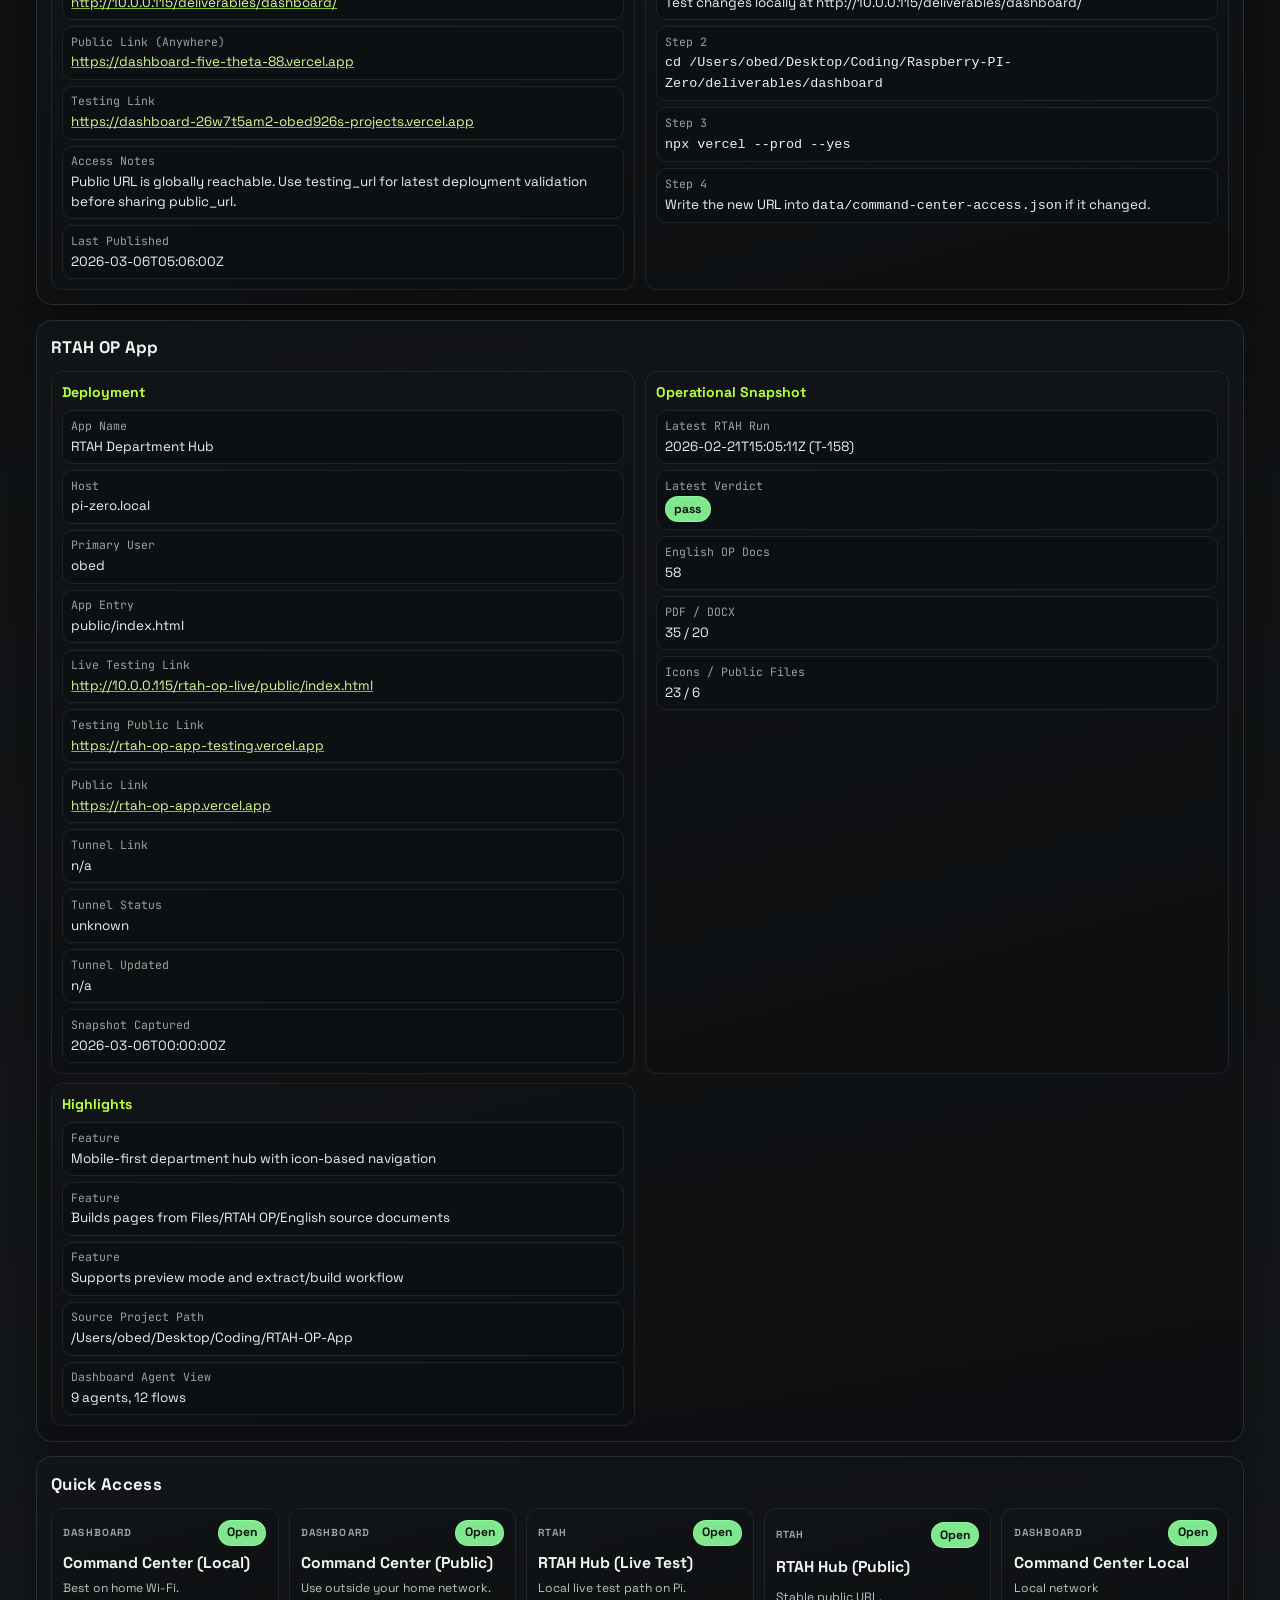
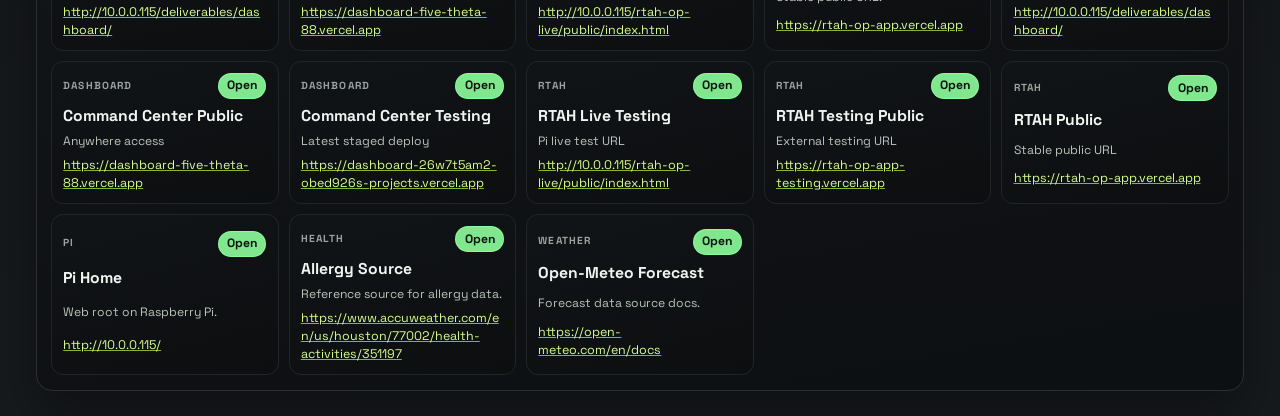
==== commit 6d4af594: "Refine command center daily text and simplify UI" ====
--- a/deliverables/dashboard/index.html
+++ b/deliverables/dashboard/index.html
@@ -10,20 +10,27 @@
       href="https://fonts.googleapis.com/css2?family=JetBrains+Mono:wght@500;700&family=Space+Grotesk:wght@400;500;600;700&display=swap"
       rel="stylesheet"
     />
-    <link rel="stylesheet" href="./styles.css?v=20260306q" />
+    <link rel="stylesheet" href="./styles.css?v=20260308g" />
   </head>
-  <body class="tech-hidden">
+  <body>
     <div class="bg-orb bg-orb-a"></div>
     <div class="bg-orb bg-orb-b"></div>
     <div class="wrap">
       <header class="hero">
-        <p class="eyebrow">Raspberry-PI-Zero</p>
-        <h1>Command Center Dashboard</h1>
-        <p class="subtitle">
-          One screen for daily essentials and one-tap links so you do not need to jump across sites.
-        </p>
+        <p class="eyebrow">JW Daily Text</p>
+        <h1 id="dailyTextDate">Loading daily text...</h1>
+        <p id="dailyTextVerse" class="daily-text-verse">Fetching today's scripture...</p>
+        <p id="dailyTextBody" class="subtitle">Loading commentary...</p>
         <div class="hero-actions">
-          <button id="toggleTechBtn" class="action-btn tech-toggle-btn" type="button">Show Engineering Panels</button>
+          <div class="lang-switch-wrap" aria-label="Daily text language">
+            <span class="lang-label">EN</span>
+            <label class="lang-switch">
+              <input id="dailyTextLangToggle" type="checkbox" />
+              <span class="lang-slider"></span>
+            </label>
+            <span class="lang-label">ES</span>
+          </div>
+          <a id="dailyTextSource" class="action-btn action-link" href="https://wol.jw.org/en/wol/h/r1/lp-e" target="_blank" rel="noopener noreferrer">Open Daily Text Source</a>
         </div>
         <div class="meta-row">
           <span id="updatedOn" class="pill">updated_on: ...</span>
@@ -33,28 +40,23 @@
       </header>
 
       <main class="grid">
-        <section class="card card-wide">
-          <h2>Daily Essentials</h2>
-          <div class="widget-grid">
-            <div class="widget-box weather-widget-box">
-              <h3>Weather</h3>
-              <div class="weather-primary-label">Houston, TX</div>
-              <button id="weatherRefreshBtn" class="action-btn weather-refresh-btn" type="button">Update Weather</button>
-              <div id="weatherWidget" class="weather-widget">
-                <div class="weather-loading">Loading weather...</div>
-              </div>
-            </div>
-
-            <div class="widget-box weather-widget-box">
-              <h3>Allergy Forecast</h3>
-              <div class="weather-primary-label">Houston, TX</div>
-              <button id="allergyRefreshBtn" class="action-btn weather-refresh-btn" type="button">Update Allergy</button>
-              <div id="allergyWidget" class="weather-widget">
-                <div class="weather-loading">Loading allergy forecast...</div>
-              </div>
+        <div class="widget-grid widget-grid-outside">
+          <div class="widget-box weather-widget-box">
+            <h3>Weather</h3>
+            <div class="weather-primary-label">Houston, TX</div>
+            <div id="weatherWidget" class="weather-widget">
+              <div class="weather-loading">Loading weather...</div>
             </div>
           </div>
-        </section>
+
+          <div class="widget-box weather-widget-box">
+            <h3>Allergy Forecast</h3>
+            <div class="weather-primary-label">Houston, TX</div>
+            <div id="allergyWidget" class="weather-widget">
+              <div class="weather-loading">Loading allergy forecast...</div>
+            </div>
+          </div>
+        </div>
 
         <section class="card card-wide">
           <h2>JW</h2>
@@ -71,81 +73,6 @@
           <div id="rtahPanel"></div>
         </section>
 
-        <section class="card card-wide technical-card">
-          <h2>Dashboard Controls</h2>
-          <div class="widget-grid">
-            <div class="widget-box">
-              <h3>Filters</h3>
-              <label class="field-label" for="laneFilter">Lane</label>
-              <select id="laneFilter" class="field-input">
-                <option value="all">All lanes</option>
-              </select>
-              <label class="field-label" for="nodeTypeFilter">Node Type</label>
-              <select id="nodeTypeFilter" class="field-input">
-                <option value="all">All types</option>
-              </select>
-              <label class="field-label" for="nodeSearch">Search</label>
-              <input id="nodeSearch" class="field-input" type="search" placeholder="label, node_id, skill path" />
-            </div>
-
-            <div class="widget-box">
-              <h3>Refresh</h3>
-              <button id="refreshNowBtn" class="action-btn" type="button">Refresh Now</button>
-              <label class="check-row">
-                <input id="autoRefreshToggle" type="checkbox" />
-                <span>Auto refresh</span>
-              </label>
-              <label class="field-label" for="refreshInterval">Interval</label>
-              <select id="refreshInterval" class="field-input">
-                <option value="15000">15 seconds</option>
-                <option value="30000" selected>30 seconds</option>
-                <option value="60000">60 seconds</option>
-              </select>
-            </div>
-
-            <div class="widget-box">
-              <h3>Snapshot</h3>
-              <div id="widgetMetrics" class="metric-list"></div>
-            </div>
-          </div>
-        </section>
-
-        <section class="card card-wide technical-card">
-          <h2>Agent Graph</h2>
-          <div id="graphLanes" class="lanes"></div>
-          <div id="edgeFlow" class="edge-flow"></div>
-        </section>
-
-        <section class="card technical-card">
-          <h2>Skill Bindings</h2>
-          <div id="skillsPanel"></div>
-        </section>
-
-        <section class="card technical-card">
-          <h2>Prompt Sources</h2>
-          <div id="promptsPanel"></div>
-        </section>
-
-        <section class="card technical-card">
-          <h2>Permissions</h2>
-          <div id="permissionsPanel"></div>
-        </section>
-
-        <section class="card technical-card">
-          <h2>Cost Controls</h2>
-          <div id="costPanel"></div>
-        </section>
-
-        <section class="card technical-card">
-          <h2>Scope</h2>
-          <div id="scopePanel"></div>
-        </section>
-
-        <section class="card card-wide technical-card">
-          <h2>Health</h2>
-          <div id="healthPanel"></div>
-        </section>
-
         <section class="card card-wide">
           <h2>Quick Access</h2>
           <div id="quickAccessPanel"></div>
@@ -153,6 +80,6 @@
       </main>
     </div>
 
-    <script type="module" src="./main.js?v=20260306q"></script>
+    <script type="module" src="./main.js?v=20260308h"></script>
   </body>
 </html>
--- a/deliverables/dashboard/styles.css
+++ b/deliverables/dashboard/styles.css
@@ -97,8 +97,75 @@
   max-width: 72ch;
 }
 
+.daily-text-verse {
+  margin: 0.38rem 0 0;
+  font-size: 1rem;
+  color: #e8f4df;
+  font-weight: 700;
+}
+
 .hero-actions {
   margin-top: 0.7rem;
+  display: flex;
+  flex-wrap: wrap;
+  gap: 0.44rem;
+  align-items: center;
+}
+
+.lang-switch-wrap {
+  display: inline-flex;
+  align-items: center;
+  gap: 0.38rem;
+}
+
+.lang-label {
+  font-size: 0.72rem;
+  color: #dfe8df;
+  font-weight: 700;
+  letter-spacing: 0.08em;
+}
+
+.lang-switch {
+  position: relative;
+  width: 46px;
+  height: 24px;
+  display: inline-block;
+}
+
+.lang-switch input {
+  opacity: 0;
+  width: 0;
+  height: 0;
+}
+
+.lang-slider {
+  position: absolute;
+  inset: 0;
+  border-radius: 999px;
+  border: 1px solid #3e474f;
+  background: linear-gradient(145deg, rgba(66, 74, 68, 0.35), rgba(58, 66, 60, 0.18));
+  transition: 180ms ease;
+}
+
+.lang-slider::before {
+  content: "";
+  position: absolute;
+  width: 18px;
+  height: 18px;
+  border-radius: 50%;
+  left: 2px;
+  top: 2px;
+  background: #eef4eb;
+  transition: transform 180ms ease;
+}
+
+.lang-switch input:checked + .lang-slider {
+  border-color: var(--chartreuse);
+  background: linear-gradient(140deg, rgba(182, 255, 59, 0.24), rgba(182, 255, 59, 0.1));
+}
+
+.lang-switch input:checked + .lang-slider::before {
+  transform: translateX(22px);
 }
 
 .meta-row {
@@ -172,6 +239,10 @@
   display: grid;
   grid-template-columns: repeat(auto-fit, minmax(220px, 1fr));
   gap: 0.7rem;
+}
+
+.widget-grid-outside {
+  margin-bottom: 0.9rem;
 }
 
 .widget-box {
@@ -462,11 +533,6 @@
   overflow: hidden;
 }
 
-.weather-refresh-btn {
-  margin-top: 0.5rem;
-  width: 100%;
-}
-
 .weather-primary-label {
   font-size: 0.82rem;
   color: #d8e2d8;
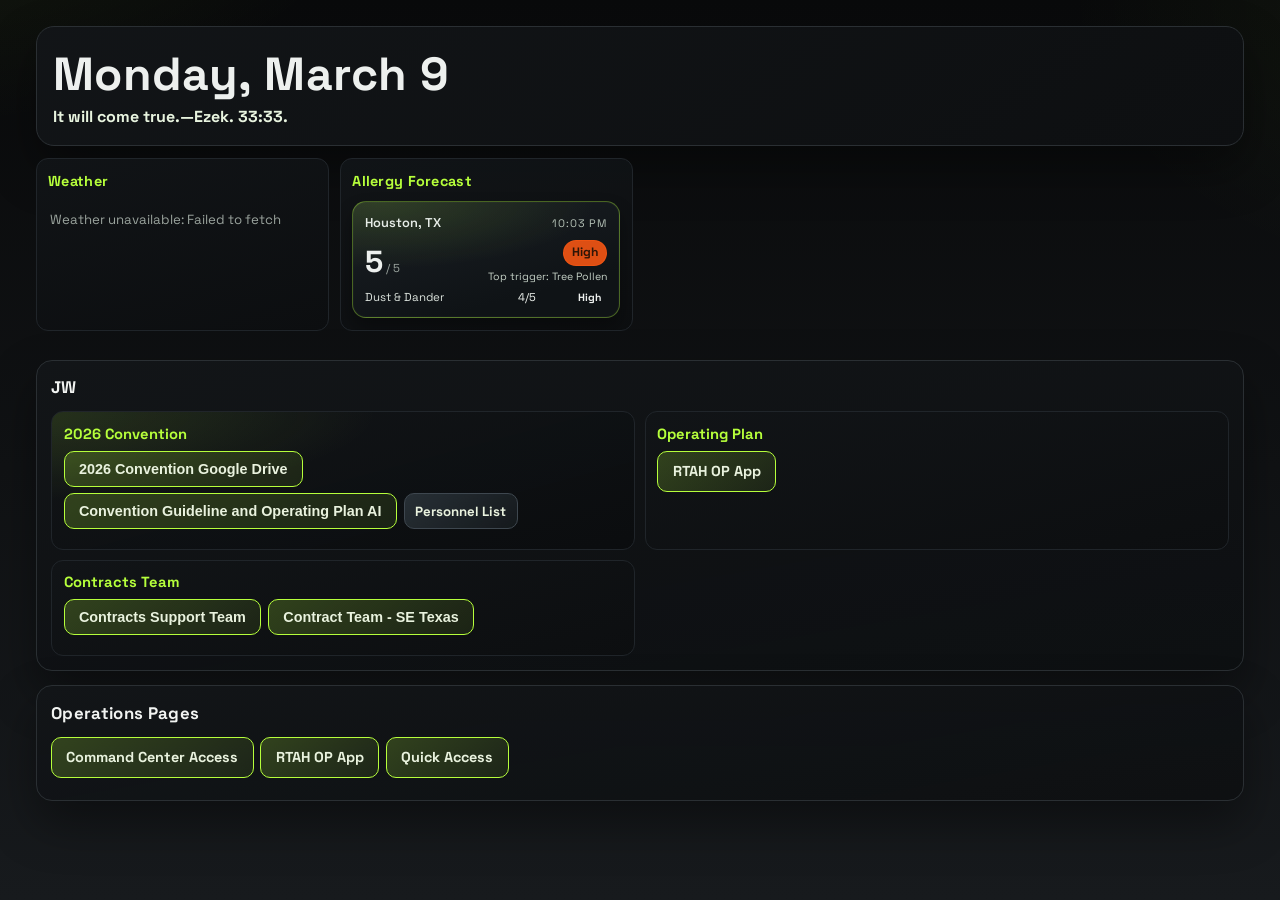
==== commit 8b97f511: "Refactor dashboard sections and improve mobile refresh UX" ====
--- a/deliverables/dashboard/index.html
+++ b/deliverables/dashboard/index.html
@@ -2,7 +2,8 @@
 <html lang="en">
   <head>
     <meta charset="utf-8" />
-    <meta name="viewport" content="width=device-width, initial-scale=1" />
+    <meta name="viewport" content="width=device-width, initial-scale=1, viewport-fit=cover" />
+    <meta name="theme-color" content="#090a0b" />
     <title>Command Center Dashboard</title>
     <link rel="preconnect" href="https://fonts.googleapis.com" />
     <link rel="preconnect" href="https://fonts.gstatic.com" crossorigin />
@@ -10,14 +11,18 @@
       href="https://fonts.googleapis.com/css2?family=JetBrains+Mono:wght@500;700&family=Space+Grotesk:wght@400;500;600;700&display=swap"
       rel="stylesheet"
     />
-    <link rel="stylesheet" href="./styles.css?v=20260308g" />
+    <link rel="stylesheet" href="./styles.css?v=20260309l" />
   </head>
   <body>
     <div class="bg-orb bg-orb-a"></div>
     <div class="bg-orb bg-orb-b"></div>
+    <div id="pullRefreshIndicator" class="pull-refresh-indicator" aria-live="polite">
+      <span id="pullRefreshIcon" class="pull-refresh-icon" aria-hidden="true">↻</span>
+      <span id="pullRefreshLabel" class="pull-refresh-label">Pull to refresh</span>
+    </div>
     <div class="wrap">
-      <header class="hero">
-        <p class="eyebrow">JW Daily Text</p>
+      <header id="dailyTextHero" class="hero" aria-expanded="false">
+        <a class="eyebrow" href="https://wol.jw.org/en/" target="_blank" rel="noopener noreferrer">JW Daily Text</a>
         <h1 id="dailyTextDate">Loading daily text...</h1>
         <p id="dailyTextVerse" class="daily-text-verse">Fetching today's scripture...</p>
         <p id="dailyTextBody" class="subtitle">Loading commentary...</p>
@@ -30,12 +35,6 @@
             </label>
             <span class="lang-label">ES</span>
           </div>
-          <a id="dailyTextSource" class="action-btn action-link" href="https://wol.jw.org/en/wol/h/r1/lp-e" target="_blank" rel="noopener noreferrer">Open Daily Text Source</a>
-        </div>
-        <div class="meta-row">
-          <span id="updatedOn" class="pill">updated_on: ...</span>
-          <span id="nodeCount" class="pill">nodes: ...</span>
-          <span id="edgeCount" class="pill">edges: ...</span>
         </div>
       </header>
 
@@ -43,7 +42,6 @@
         <div class="widget-grid widget-grid-outside">
           <div class="widget-box weather-widget-box">
             <h3>Weather</h3>
-            <div class="weather-primary-label">Houston, TX</div>
             <div id="weatherWidget" class="weather-widget">
               <div class="weather-loading">Loading weather...</div>
             </div>
@@ -51,7 +49,6 @@
 
           <div class="widget-box weather-widget-box">
             <h3>Allergy Forecast</h3>
-            <div class="weather-primary-label">Houston, TX</div>
             <div id="allergyWidget" class="weather-widget">
               <div class="weather-loading">Loading allergy forecast...</div>
             </div>
@@ -64,22 +61,16 @@
         </section>
 
         <section class="card card-wide">
-          <h2>Command Center Access</h2>
-          <div id="commandCenterAccessPanel"></div>
-        </section>
-
-        <section class="card card-wide">
-          <h2>RTAH OP App</h2>
-          <div id="rtahPanel"></div>
-        </section>
-
-        <section class="card card-wide">
-          <h2>Quick Access</h2>
-          <div id="quickAccessPanel"></div>
+          <h2>Operations Pages</h2>
+          <div class="jw-actions">
+            <a class="action-btn action-btn-lg action-link" href="./command-center-access.html">Command Center Access</a>
+            <a class="action-btn action-btn-lg action-link" href="./rtah-op-app.html">RTAH OP App</a>
+            <a class="action-btn action-btn-lg action-link" href="./quick-access.html">Quick Access</a>
+          </div>
         </section>
       </main>
     </div>
 
-    <script type="module" src="./main.js?v=20260308h"></script>
+    <script type="module" src="./main.js?v=20260309ac"></script>
   </body>
 </html>
--- a/deliverables/dashboard/styles.css
+++ b/deliverables/dashboard/styles.css
@@ -31,6 +31,11 @@
     radial-gradient(760px 480px at 120% 0%, rgba(182, 255, 59, 0.06), transparent 62%),
     linear-gradient(180deg, var(--bg-0) 0%, var(--bg-1) 52%, var(--bg-2) 100%);
   overflow-x: hidden;
+  overscroll-behavior-y: contain;
+}
+
+html {
+  background: #090a0b;
 }
 
 .bg-orb {
@@ -58,10 +63,75 @@
   left: -100px;
 }
 
+.pull-refresh-indicator {
+  position: fixed;
+  top: calc(env(safe-area-inset-top) + 0.34rem);
+  left: 50%;
+  transform: translate(-50%, -140%);
+  z-index: 40;
+  display: inline-flex;
+  align-items: center;
+  gap: 0.42rem;
+  border-radius: 999px;
+  border: 1px solid rgba(182, 255, 59, 0.36);
+  background: linear-gradient(160deg, rgba(16, 20, 23, 0.96), rgba(10, 13, 15, 0.96));
+  box-shadow: 0 10px 22px rgba(0, 0, 0, 0.42);
+  padding: 0.35rem 0.62rem;
+  transition: transform 150ms ease, opacity 150ms ease;
+  opacity: 0;
+  pointer-events: none;
+}
+
+.pull-refresh-indicator.is-visible {
+  opacity: 1;
+}
+
+.pull-refresh-icon {
+  width: 1.16rem;
+  height: 1.16rem;
+  border-radius: 50%;
+  display: inline-flex;
+  align-items: center;
+  justify-content: center;
+  color: var(--chartreuse);
+  background: rgba(182, 255, 59, 0.1);
+  font-size: 0.9rem;
+  line-height: 1;
+  font-weight: 700;
+}
+
+.pull-refresh-label {
+  font-size: 0.68rem;
+  letter-spacing: 0.08em;
+  text-transform: uppercase;
+  color: #dde8dd;
+  font-weight: 700;
+}
+
+.pull-refresh-indicator.is-ready .pull-refresh-icon {
+  box-shadow: 0 0 0 2px rgba(182, 255, 59, 0.2);
+}
+
+.pull-refresh-indicator.is-refreshing .pull-refresh-icon {
+  animation: spin 820ms linear infinite;
+}
+
+@keyframes spin {
+  from {
+    transform: rotate(0deg);
+  }
+  to {
+    transform: rotate(360deg);
+  }
+}
+
 .wrap {
   max-width: 1260px;
   margin: 0 auto;
-  padding: clamp(0.9rem, 2.2vw, 1.6rem);
+  padding:
+    calc(clamp(0.9rem, 2.2vw, 1.6rem) + env(safe-area-inset-top))
+    clamp(0.9rem, 2.2vw, 1.6rem)
+    clamp(0.9rem, 2.2vw, 1.6rem);
 }
 
 .hero {
@@ -75,6 +145,10 @@
   animation: revealUp 420ms ease-out both;
 }
 
+#dailyTextHero {
+  cursor: pointer;
+}
+
 .eyebrow {
   margin: 0;
   font-size: 0.75rem;
@@ -82,6 +156,12 @@
   letter-spacing: 0.16em;
   color: var(--chartreuse);
   font-weight: 700;
+  text-decoration: none;
+  display: inline-block;
+}
+
+.eyebrow:hover {
+  text-decoration: underline;
 }
 
 h1 {
@@ -110,6 +190,12 @@
   flex-wrap: wrap;
   gap: 0.44rem;
   align-items: center;
+}
+
+#dailyTextHero.daily-text-collapsed .subtitle,
+#dailyTextHero.daily-text-collapsed .hero-actions,
+#dailyTextHero.daily-text-collapsed .eyebrow {
+  display: none;
 }
 
 .lang-switch-wrap {
@@ -413,6 +499,53 @@
   flex-wrap: wrap;
   gap: 0.42rem;
   margin-bottom: 0.5rem;
+}
+
+.jw-convention-card {
+  background:
+    radial-gradient(120% 120% at -10% 0%, rgba(182, 255, 59, 0.14), transparent 55%),
+    linear-gradient(165deg, rgba(17, 20, 23, 0.96), rgba(11, 13, 15, 0.98));
+}
+
+.jw-convention-meta {
+  display: flex;
+  align-items: center;
+  justify-content: space-between;
+  gap: 0.42rem;
+  margin: 0 0 0.52rem;
+}
+
+.jw-convention-web {
+  font-size: 0.76rem;
+  color: #d7e8d7;
+}
+
+.jw-convention-web:hover {
+  color: #edffd1;
+}
+
+.jw-convention-path {
+  margin-top: -0.08rem;
+  margin-bottom: 0.46rem;
+  padding: 0.42rem 0.5rem;
+  border-radius: 9px;
+  border: 1px solid var(--line-soft);
+  background: rgba(9, 11, 12, 0.58);
+  font-size: 0.72rem;
+  color: #c2cdc3;
+  overflow-x: auto;
+}
+
+.jw-convention-path code {
+  font-family: "JetBrains Mono", "SFMono-Regular", Menlo, monospace;
+  white-space: nowrap;
+}
+
+.jw-convention-helper {
+  margin-top: -0.2rem;
+  margin-bottom: 0.46rem;
+  font-size: 0.72rem;
+  color: #adbaae;
 }
 
 .action-link {
@@ -560,6 +693,28 @@
   box-shadow: inset 0 0 0 1px rgba(255, 255, 255, 0.02), 0 10px 18px rgba(0, 0, 0, 0.32);
 }
 
+.weather-shell.collapsible {
+  cursor: pointer;
+}
+
+.weather-collapse-hint,
+.allergy-collapse-hint {
+  margin-top: 0.46rem;
+  font-size: 0.67rem;
+  color: #afbcaf;
+  text-transform: uppercase;
+  letter-spacing: 0.1em;
+  font-weight: 700;
+}
+
+.weather-extended {
+  display: none;
+}
+
+.weather-shell.is-expanded .weather-extended {
+  display: block;
+}
+
 .weather-top {
   display: flex;
   justify-content: space-between;
@@ -782,6 +937,18 @@
   margin-top: 0.24rem;
 }
 
+.allergy-collapsed {
+  margin-top: 0.28rem;
+}
+
+.allergy-detail {
+  display: none;
+}
+
+.allergy-shell.is-expanded .allergy-detail {
+  display: block;
+}
+
 .allergy-row {
   display: grid;
   grid-template-columns: 1fr 1fr auto auto;
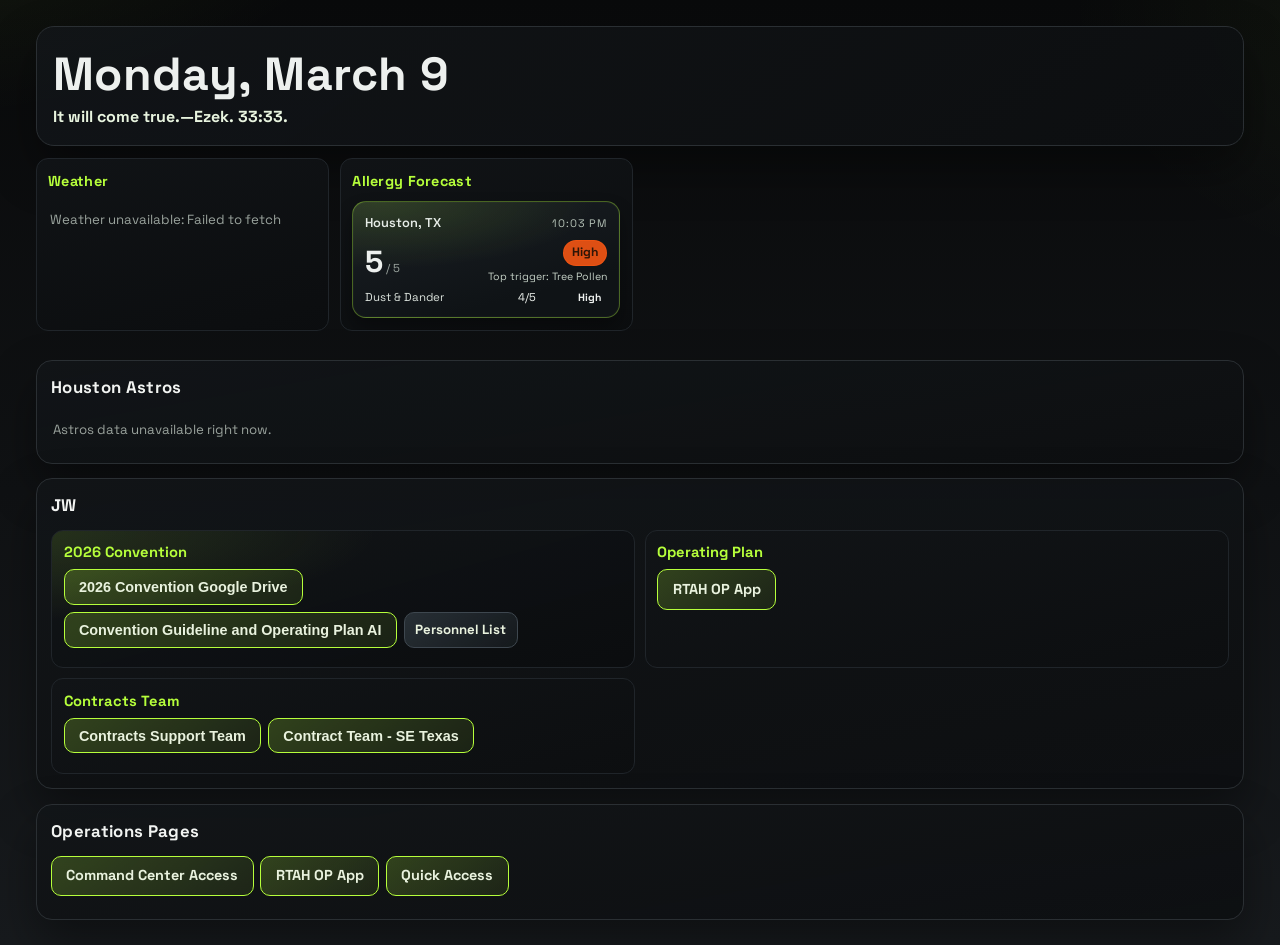
==== commit 1061efd8: "Add Astros score/live status and team logos on dashboard" ====
--- a/deliverables/dashboard/index.html
+++ b/deliverables/dashboard/index.html
@@ -11,7 +11,7 @@
       href="https://fonts.googleapis.com/css2?family=JetBrains+Mono:wght@500;700&family=Space+Grotesk:wght@400;500;600;700&display=swap"
       rel="stylesheet"
     />
-    <link rel="stylesheet" href="./styles.css?v=20260309l" />
+    <link rel="stylesheet" href="./styles.css?v=20260309q" />
   </head>
   <body>
     <div class="bg-orb bg-orb-a"></div>
@@ -55,6 +55,17 @@
           </div>
         </div>
 
+        <section id="wbcCard" class="card card-wide" hidden>
+          <h2>World Baseball Classic 2026</h2>
+          <div id="wbcPanel"></div>
+        </section>
+        <section id="astrosCard" class="card card-wide">
+          <h2>Houston Astros</h2>
+          <div id="astrosPanel">
+            <div class="weather-loading">Loading Astros games...</div>
+          </div>
+        </section>
+
         <section class="card card-wide">
           <h2>JW</h2>
           <div id="jwPanel"></div>
@@ -71,6 +82,6 @@
       </main>
     </div>
 
-    <script type="module" src="./main.js?v=20260309ac"></script>
+    <script type="module" src="./main.js?v=20260309ap"></script>
   </body>
 </html>
--- a/deliverables/dashboard/styles.css
+++ b/deliverables/dashboard/styles.css
@@ -1002,6 +1002,253 @@
   color: #d6ff8f;
 }
 
+.wbc-shell {
+  border-radius: 14px;
+  padding: 0.74rem;
+  border: 1px solid rgba(182, 255, 59, 0.35);
+  background:
+    radial-gradient(140% 100% at 10% 0%, rgba(182, 255, 59, 0.14), transparent 58%),
+    linear-gradient(165deg, #1a1f24 0%, #0f1316 75%);
+  box-shadow: inset 0 0 0 1px rgba(255, 255, 255, 0.02), 0 10px 18px rgba(0, 0, 0, 0.32);
+  cursor: pointer;
+}
+
+.wbc-top {
+  display: flex;
+  justify-content: space-between;
+  gap: 0.5rem;
+  align-items: baseline;
+}
+
+.wbc-title {
+  font-size: 0.86rem;
+  font-weight: 700;
+  color: #ebf5ea;
+}
+
+.wbc-updated {
+  font-size: 0.66rem;
+  color: #b6c3b8;
+  text-transform: uppercase;
+  letter-spacing: 0.09em;
+}
+
+.wbc-subtitle {
+  margin-top: 0.6rem;
+  margin-bottom: 0.3rem;
+  font-size: 0.68rem;
+  color: #afbcaf;
+  text-transform: uppercase;
+  letter-spacing: 0.12em;
+  font-weight: 700;
+}
+
+.wbc-games {
+  display: grid;
+  gap: 0.28rem;
+}
+
+.wbc-game-row {
+  display: grid;
+  grid-template-columns: 1.2fr auto auto 1.2fr;
+  gap: 0.34rem;
+  font-size: 0.73rem;
+  align-items: center;
+}
+
+.wbc-matchup {
+  display: inline-flex;
+  align-items: center;
+  gap: 0.32rem;
+  font-weight: 700;
+  color: #edf1ed;
+}
+
+.team-chip {
+  display: inline-flex;
+  align-items: center;
+  gap: 0.2rem;
+  min-width: 0;
+}
+
+.team-logo {
+  width: 14px;
+  height: 14px;
+  object-fit: contain;
+  border-radius: 50%;
+  background: rgba(255, 255, 255, 0.06);
+  flex: 0 0 auto;
+}
+
+.team-vs {
+  color: #b8c5b8;
+  font-size: 0.62rem;
+  text-transform: uppercase;
+  letter-spacing: 0.08em;
+  font-weight: 700;
+}
+
+.wbc-time,
+.wbc-tv {
+  color: #d5ddd5;
+  font-weight: 600;
+}
+
+.wbc-location {
+  color: #b6c3b8;
+  text-align: right;
+}
+
+.wbc-date {
+  color: #d7e5d8;
+  font-weight: 700;
+}
+
+.wbc-expand-hint {
+  margin-top: 0.46rem;
+  font-size: 0.67rem;
+  color: #afbcaf;
+  text-transform: uppercase;
+  letter-spacing: 0.1em;
+  font-weight: 700;
+}
+
+.wbc-expanded {
+  display: none;
+}
+
+.wbc-shell.is-expanded .wbc-expanded {
+  display: block;
+}
+
+.wbc-games-all {
+  display: grid;
+  gap: 0.52rem;
+}
+
+.wbc-day-block {
+  border: 1px solid rgba(182, 255, 59, 0.14);
+  border-radius: 10px;
+  background: rgba(15, 18, 20, 0.7);
+  padding: 0.35rem 0.45rem;
+}
+
+.wbc-day-head {
+  font-size: 0.72rem;
+  color: #e4efe0;
+  font-weight: 700;
+  letter-spacing: 0.05em;
+  margin-bottom: 0.22rem;
+}
+
+.wbc-day-games {
+  display: grid;
+  gap: 0.24rem;
+}
+
+.wbc-day-games .wbc-game-row {
+  grid-template-columns: 1.2fr auto auto 1.2fr;
+}
+
+.wbc-standings-simple {
+  display: grid;
+  gap: 0.6rem;
+  grid-template-columns: repeat(4, minmax(0, 1fr));
+}
+
+.wbc-pool-col {
+  border: 1px solid rgba(182, 255, 59, 0.18);
+  border-radius: 12px;
+  padding: 0.45rem 0.5rem;
+  background: linear-gradient(165deg, rgba(16, 19, 22, 0.96), rgba(11, 14, 16, 0.96));
+}
+
+.wbc-pool-col h4 {
+  margin: 0 0 0.32rem;
+  font-size: 0.76rem;
+  color: #e6efe3;
+  letter-spacing: 0.04em;
+}
+
+.wbc-pool-head,
+.wbc-pool-row {
+  display: grid;
+  grid-template-columns: 1fr minmax(26px, auto) minmax(26px, auto);
+  gap: 0.28rem;
+  align-items: center;
+  font-size: 0.7rem;
+}
+
+.wbc-pool-head {
+  color: #aebdaf;
+  text-transform: uppercase;
+  letter-spacing: 0.08em;
+  font-weight: 700;
+  border-bottom: 1px solid rgba(182, 255, 59, 0.12);
+  padding-bottom: 0.18rem;
+  margin-bottom: 0.14rem;
+}
+
+.wbc-pool-row {
+  color: #ecf2ed;
+  padding: 0.1rem 0;
+}
+
+.wbc-pool-head span:not(:first-child),
+.wbc-pool-row span:not(:first-child) {
+  text-align: right;
+}
+
+.astros-shell {
+  display: grid;
+  gap: 0.5rem;
+}
+
+.astros-grid {
+  display: grid;
+  grid-template-columns: repeat(2, minmax(0, 1fr));
+  gap: 0.52rem;
+}
+
+.astros-block {
+  border: 1px solid rgba(182, 255, 59, 0.16);
+  border-radius: 12px;
+  padding: 0.52rem;
+  background: linear-gradient(165deg, rgba(16, 19, 22, 0.96), rgba(11, 14, 16, 0.96));
+}
+
+.astros-label {
+  font-size: 0.68rem;
+  color: #b7c6b7;
+  text-transform: uppercase;
+  letter-spacing: 0.11em;
+  font-weight: 700;
+}
+
+.astros-date {
+  margin-top: 0.22rem;
+  font-size: 0.72rem;
+  color: #d7e5d8;
+  font-weight: 700;
+}
+
+.astros-matchup {
+  display: inline-flex;
+  align-items: center;
+  gap: 0.32rem;
+  flex-wrap: wrap;
+  margin-top: 0.12rem;
+  font-size: 0.82rem;
+  color: #edf1ed;
+  font-weight: 700;
+}
+
+.astros-score {
+  margin-top: 0.12rem;
+  font-size: 0.74rem;
+  color: #d1ddd1;
+}
+
 .lanes {
   display: grid;
   grid-template-columns: repeat(auto-fit, minmax(170px, 1fr));
@@ -1230,6 +1477,14 @@
     grid-template-columns: 1fr;
   }
 
+  .wbc-standings-simple {
+    grid-template-columns: repeat(2, minmax(0, 1fr));
+  }
+
+  .astros-grid {
+    grid-template-columns: 1fr;
+  }
+
   .card-wide {
     grid-column: auto;
   }
@@ -1276,6 +1531,10 @@
     grid-template-columns: 1fr;
   }
 
+  .wbc-standings-simple {
+    grid-template-columns: 1fr;
+  }
+
   .lane,
   .health-box,
   .kv-row {
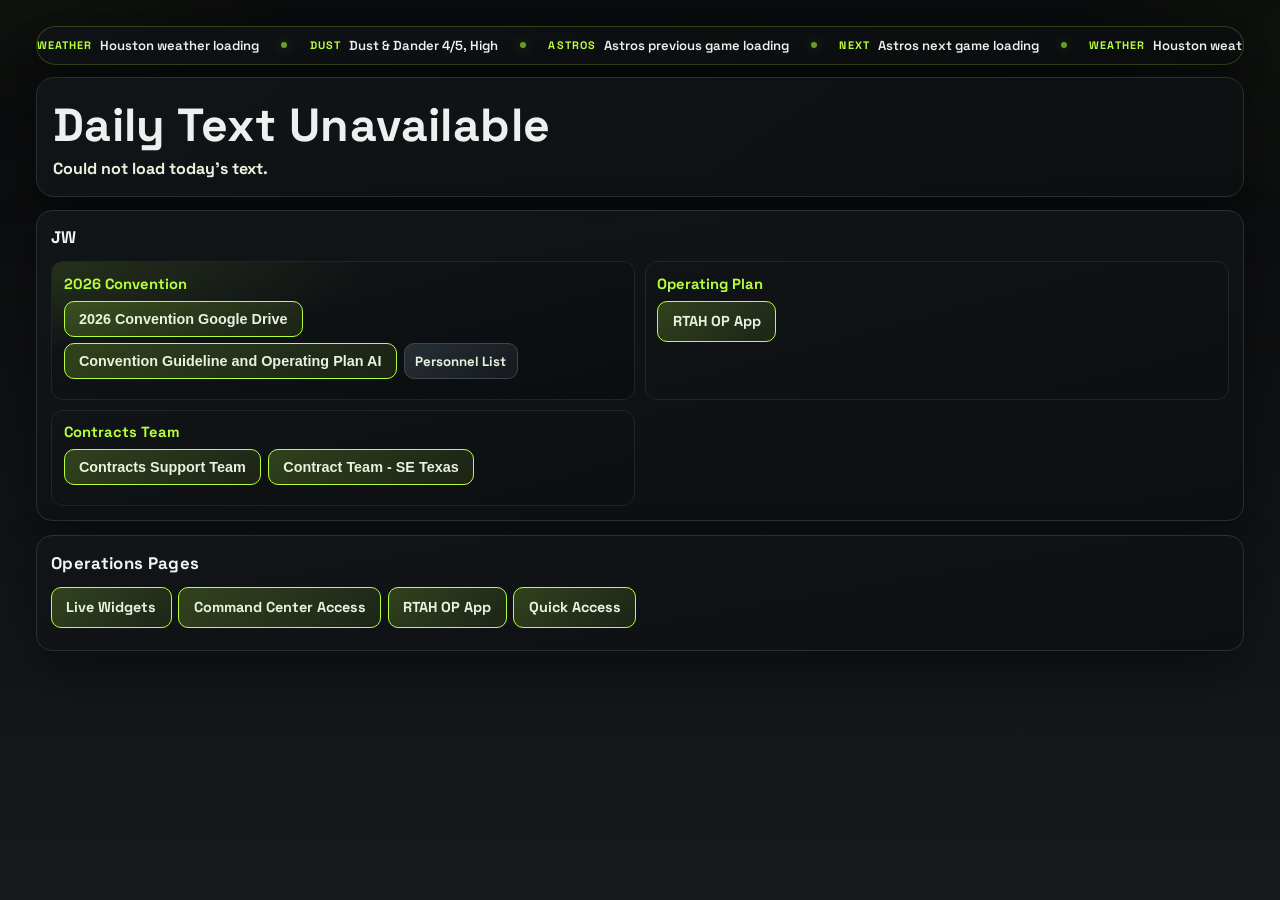
==== commit bbe9d0f9: "Update dashboard widgets and daily text data" ====
--- a/deliverables/dashboard/index.html
+++ b/deliverables/dashboard/index.html
@@ -11,7 +11,7 @@
       href="https://fonts.googleapis.com/css2?family=JetBrains+Mono:wght@500;700&family=Space+Grotesk:wght@400;500;600;700&display=swap"
       rel="stylesheet"
     />
-    <link rel="stylesheet" href="./styles.css?v=20260309q" />
+    <link rel="stylesheet" href="./styles.css?v=20260309r" />
   </head>
   <body>
     <div class="bg-orb bg-orb-a"></div>
@@ -21,6 +21,11 @@
       <span id="pullRefreshLabel" class="pull-refresh-label">Pull to refresh</span>
     </div>
     <div class="wrap">
+      <a class="ticker-shell ticker-link" href="./widgets.html" aria-label="Open live widgets page">
+        <div id="statusTicker" class="ticker-track-wrap">
+          <div class="ticker-loading">Loading ticker...</div>
+        </div>
+      </a>
       <header id="dailyTextHero" class="hero" aria-expanded="false">
         <a class="eyebrow" href="https://wol.jw.org/en/" target="_blank" rel="noopener noreferrer">JW Daily Text</a>
         <h1 id="dailyTextDate">Loading daily text...</h1>
@@ -39,33 +44,6 @@
       </header>
 
       <main class="grid">
-        <div class="widget-grid widget-grid-outside">
-          <div class="widget-box weather-widget-box">
-            <h3>Weather</h3>
-            <div id="weatherWidget" class="weather-widget">
-              <div class="weather-loading">Loading weather...</div>
-            </div>
-          </div>
-
-          <div class="widget-box weather-widget-box">
-            <h3>Allergy Forecast</h3>
-            <div id="allergyWidget" class="weather-widget">
-              <div class="weather-loading">Loading allergy forecast...</div>
-            </div>
-          </div>
-        </div>
-
-        <section id="wbcCard" class="card card-wide" hidden>
-          <h2>World Baseball Classic 2026</h2>
-          <div id="wbcPanel"></div>
-        </section>
-        <section id="astrosCard" class="card card-wide">
-          <h2>Houston Astros</h2>
-          <div id="astrosPanel">
-            <div class="weather-loading">Loading Astros games...</div>
-          </div>
-        </section>
-
         <section class="card card-wide">
           <h2>JW</h2>
           <div id="jwPanel"></div>
@@ -74,6 +52,7 @@
         <section class="card card-wide">
           <h2>Operations Pages</h2>
           <div class="jw-actions">
+            <a class="action-btn action-btn-lg action-link" href="./widgets.html">Live Widgets</a>
             <a class="action-btn action-btn-lg action-link" href="./command-center-access.html">Command Center Access</a>
             <a class="action-btn action-btn-lg action-link" href="./rtah-op-app.html">RTAH OP App</a>
             <a class="action-btn action-btn-lg action-link" href="./quick-access.html">Quick Access</a>
@@ -82,6 +61,6 @@
       </main>
     </div>
 
-    <script type="module" src="./main.js?v=20260309ap"></script>
+    <script type="module" src="./main.js?v=20260318e"></script>
   </body>
 </html>
--- a/deliverables/dashboard/styles.css
+++ b/deliverables/dashboard/styles.css
@@ -134,6 +134,116 @@
     clamp(0.9rem, 2.2vw, 1.6rem);
 }
 
+.ticker-shell {
+  margin-bottom: 0.72rem;
+  overflow: hidden;
+  border: 1px solid rgba(182, 255, 59, 0.2);
+  border-radius: 999px;
+  background: linear-gradient(145deg, rgba(16, 19, 22, 0.96), rgba(11, 13, 15, 0.96));
+  box-shadow: 0 14px 28px rgba(0, 0, 0, 0.28);
+}
+
+.ticker-link {
+  display: block;
+  text-decoration: none;
+  color: inherit;
+}
+
+.ticker-track-wrap {
+  overflow: hidden;
+  white-space: nowrap;
+  min-height: 2.35rem;
+  display: flex;
+  align-items: center;
+}
+
+.ticker-loading {
+  padding: 0.62rem 0.95rem;
+  font-size: 0.76rem;
+  text-transform: uppercase;
+  letter-spacing: 0.1em;
+  color: #dbe7d6;
+  font-weight: 700;
+}
+
+.ticker-track {
+  display: inline-flex;
+  align-items: center;
+  gap: 1.4rem;
+  flex: none;
+  min-width: max-content;
+  padding-right: 1.4rem;
+  animation: tickerSlide 34s linear infinite;
+}
+
+.ticker-shell:hover .ticker-track {
+  animation-play-state: paused;
+}
+
+.ticker-link:hover {
+  border-color: rgba(182, 255, 59, 0.38);
+  box-shadow: 0 16px 34px rgba(0, 0, 0, 0.34), 0 0 0 1px rgba(182, 255, 59, 0.12);
+}
+
+.widgets-page .wrap {
+  max-width: 1380px;
+}
+
+.widgets-hero {
+  padding: 1.2rem 1.1rem 1.05rem;
+}
+
+.widgets-page-main {
+  gap: 0.9rem;
+}
+
+.widgets-feature-card {
+  overflow: hidden;
+  background:
+    radial-gradient(720px 260px at 12% 0%, rgba(235, 110, 32, 0.18), transparent 62%),
+    radial-gradient(540px 240px at 88% 14%, rgba(24, 57, 99, 0.22), transparent 58%),
+    linear-gradient(160deg, rgba(17, 20, 24, 0.98), rgba(11, 13, 16, 0.98));
+}
+
+.widgets-page-grid {
+  grid-template-columns: repeat(2, minmax(0, 1fr));
+  align-items: start;
+}
+
+.ticker-item {
+  display: inline-flex;
+  align-items: center;
+  gap: 0.48rem;
+  font-size: 0.82rem;
+  color: #eef2ee;
+  font-weight: 600;
+}
+
+.ticker-label {
+  color: var(--chartreuse);
+  text-transform: uppercase;
+  letter-spacing: 0.1em;
+  font-size: 0.68rem;
+  font-weight: 700;
+}
+
+.ticker-divider {
+  width: 6px;
+  height: 6px;
+  border-radius: 50%;
+  background: rgba(182, 255, 59, 0.58);
+  box-shadow: 0 0 12px rgba(182, 255, 59, 0.3);
+}
+
+@keyframes tickerSlide {
+  from {
+    transform: translateX(0);
+  }
+  to {
+    transform: translateX(-50%);
+  }
+}
+
 .hero {
   position: relative;
   padding: 1.1rem 1rem 1rem;
@@ -1088,6 +1198,30 @@
   font-weight: 700;
 }
 
+.team-score {
+  display: inline-flex;
+  align-items: center;
+  justify-content: center;
+  min-width: 1.05rem;
+  font-size: 0.72rem;
+  font-weight: 700;
+  color: #edf1ed;
+}
+
+.game-status-pill {
+  display: inline-flex;
+  align-items: center;
+  justify-content: center;
+  border: 1px solid rgba(182, 255, 59, 0.45);
+  border-radius: 999px;
+  padding: 0.06rem 0.34rem;
+  font-size: 0.62rem;
+  font-weight: 700;
+  letter-spacing: 0.04em;
+  color: #dff6d2;
+  background: rgba(182, 255, 59, 0.12);
+}
+
 .wbc-time,
 .wbc-tv {
   color: #d5ddd5;
@@ -1202,6 +1336,134 @@
 .astros-shell {
   display: grid;
   gap: 0.5rem;
+}
+
+.astros-shell-featured {
+  gap: 0.8rem;
+}
+
+.astros-hero-band {
+  display: flex;
+  align-items: center;
+  justify-content: space-between;
+  gap: 0.8rem;
+  padding: 0.8rem 0.9rem;
+  border: 1px solid rgba(255, 255, 255, 0.08);
+  border-radius: 18px;
+  background: linear-gradient(140deg, rgba(235, 110, 32, 0.12), rgba(10, 17, 29, 0.68));
+}
+
+.astros-hero-copy {
+  display: grid;
+  gap: 0.16rem;
+}
+
+.astros-kicker {
+  font-size: 0.72rem;
+  text-transform: uppercase;
+  letter-spacing: 0.14em;
+  color: #ffc78a;
+  font-weight: 700;
+}
+
+.astros-headline {
+  font-size: clamp(1.35rem, 3vw, 2.4rem);
+  line-height: 1;
+  font-weight: 700;
+  color: #f4f7f4;
+}
+
+.astros-subhead {
+  font-size: 0.86rem;
+  color: #d8dfdc;
+}
+
+.astros-badge {
+  display: inline-flex;
+  align-items: center;
+  justify-content: center;
+  min-width: 82px;
+  min-height: 82px;
+  border-radius: 22px;
+  border: 1px solid rgba(255, 255, 255, 0.1);
+  background: linear-gradient(145deg, rgba(24, 57, 99, 0.62), rgba(235, 110, 32, 0.22));
+  font-size: 2rem;
+  font-weight: 700;
+  color: #fff4e8;
+  box-shadow: inset 0 1px 0 rgba(255, 255, 255, 0.08);
+}
+
+.astros-feature-grid {
+  display: grid;
+  grid-template-columns: repeat(2, minmax(0, 1fr));
+  gap: 0.72rem;
+}
+
+.astros-feature-card {
+  border: 1px solid rgba(255, 255, 255, 0.08);
+  border-radius: 18px;
+  padding: 0.82rem 0.88rem 0.9rem;
+  background: linear-gradient(165deg, rgba(16, 19, 22, 0.96), rgba(11, 14, 16, 0.96));
+  box-shadow: inset 0 1px 0 rgba(255, 255, 255, 0.03);
+}
+
+.astros-feature-top {
+  display: flex;
+  align-items: center;
+  justify-content: space-between;
+  gap: 0.6rem;
+}
+
+.astros-feature-label {
+  font-size: 0.7rem;
+  color: #b7c6b7;
+  text-transform: uppercase;
+  letter-spacing: 0.12em;
+  font-weight: 700;
+}
+
+.astros-feature-meta {
+  margin-top: 0.32rem;
+  font-size: 0.82rem;
+  color: #dce7dd;
+  font-weight: 700;
+}
+
+.astros-feature-scoreline {
+  margin-top: 0.68rem;
+  display: grid;
+  gap: 0.52rem;
+}
+
+.astros-team-row {
+  display: flex;
+  align-items: center;
+  justify-content: space-between;
+  gap: 0.72rem;
+}
+
+.astros-team-id {
+  display: inline-flex;
+  align-items: center;
+  gap: 0.46rem;
+  min-width: 0;
+  font-size: 0.96rem;
+  font-weight: 700;
+  color: #f1f4f1;
+}
+
+.astros-team-score {
+  font-size: clamp(1.45rem, 2.4vw, 2rem);
+  line-height: 1;
+  font-weight: 700;
+  color: #fff4e8;
+}
+
+.astros-versus {
+  font-size: 0.72rem;
+  text-transform: uppercase;
+  letter-spacing: 0.16em;
+  color: #97a59e;
 }
 
 .astros-grid {
@@ -1447,6 +1709,20 @@
 }
 
 @media (max-width: 860px) {
+  .widgets-page-grid,
+  .astros-feature-grid {
+    grid-template-columns: 1fr;
+  }
+
+  .astros-hero-band {
+    align-items: flex-start;
+    flex-direction: column;
+  }
+
+  .ticker-item {
+    font-size: 0.76rem;
+  }
+
   .hero {
     padding-top: 0.76rem;
   }
